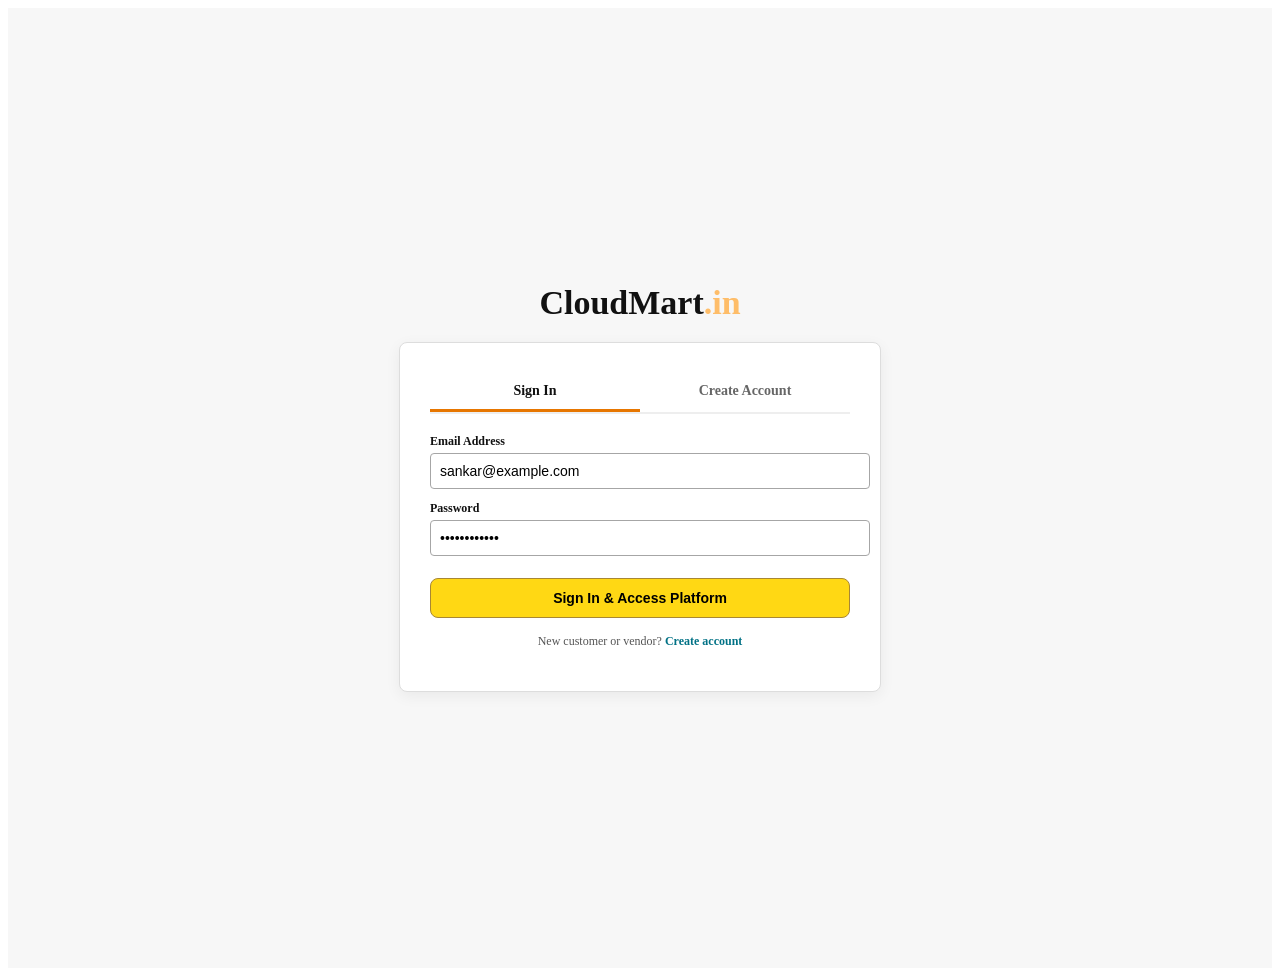
==== app/frontend/index.html @ 9f6aa988 "test: 100% integration test suite pass with Haversine geofenced delivery defense" ====
<!DOCTYPE html>
<html lang="en">
<head>
    <meta charset="UTF-8">
    <meta name="viewport" content="width=device-width, initial-scale=1.0">
    <title>CloudMart | Amazon-Style Marketplace</title>
    <link href="https://fonts.googleapis.com/css2?family=Inter:wght@400;500;600;700;800&display=swap" rel="stylesheet">
    <link rel="stylesheet" href="/style.css">
    <script src="/shared.js"></script>
    <style>
        .auth-gateway-overlay {
            min-height: 100vh;
            background: #f7f7f7;
            display: flex;
            flex-direction: column;
            align-items: center;
            justify-content: center;
            padding: 30px 15px;
        }
        .gateway-card {
            width: 100%;
            max-width: 420px;
            background: #fff;
            border: 1px solid #ddd;
            border-radius: 8px;
            padding: 30px;
            box-shadow: 0 4px 15px rgba(0,0,0,0.06);
        }
        .gateway-logo { font-size: 34px; font-weight: 800; color: #111; text-decoration: none; margin-bottom: 20px; display: inline-block; }
        .gateway-logo span { color: #febd69; }
        .gateway-tabs { display: flex; border-bottom: 2px solid #eee; margin-bottom: 20px; }
        .gateway-tab { flex: 1; text-align: center; padding: 10px; font-size: 14px; font-weight: 700; cursor: pointer; color: #666; border-bottom: 3px solid transparent; }
        .gateway-tab.active { color: #111; border-bottom: 3px solid #e77600; }
        .form-group { margin-bottom: 12px; }
        .form-group label { display: block; font-size: 12px; font-weight: 700; margin-bottom: 4px; color: #111; }
        .form-group input, .form-group select { width: 100%; padding: 9px; font-size: 14px; border: 1px solid #a6a6a6; border-radius: 4px; outline: none; }
        .btn-gateway-submit { width: 100%; background: #ffd814; border: 1px solid #a88734; border-radius: 8px; padding: 11px; font-size: 14px; font-weight: 700; cursor: pointer; margin-top: 10px; }
        .btn-gateway-submit:hover { background: #f7ca00; }
        .alert-error { background: #fff0f0; border: 1px solid #ffcccc; color: #cc0000; padding: 9px 12px; border-radius: 4px; font-size: 13px; margin-bottom: 15px; display: none; }
        .otp-verification-box { background: #f0f7ff; border: 1px solid #cce5ff; padding: 15px; border-radius: 6px; margin-top: 12px; display: none; }

        #customerStorefrontApp, #sellerCentralApp { display: none; }
        .layout-container { max-width: 1400px; margin: 15px auto; padding: 0 15px; }
        .store-flex { display: flex; gap: 20px; }
        .sidebar { width: 230px; background: #fff; padding: 16px; border-radius: 8px; height: fit-content; border: 1px solid #ddd; }
        .product-grid { flex: 1; display: grid; grid-template-columns: repeat(auto-fill, minmax(240px, 1fr)); gap: 16px; }
        .product-card { background: #fff; border-radius: 8px; padding: 16px; border: 1px solid #ddd; display: flex; flex-direction: column; justify-content: space-between; }
        .product-card img { width: 100%; height: 180px; object-fit: contain; cursor: pointer; }

        .seller-header { background: #232f3e; color: #fff; padding: 18px 25px; border-radius: 8px; margin-bottom: 20px; display: flex; justify-content: space-between; align-items: center; }
        .kpi-row { display: grid; grid-template-columns: repeat(auto-fit, minmax(200px, 1fr)); gap: 16px; margin-bottom: 25px; }
        .kpi-card { background: #fff; border: 1px solid #ddd; border-radius: 8px; padding: 18px; text-align: center; }
        .kpi-num { font-size: 26px; font-weight: 800; color: #007185; margin-top: 5px; }
        .vendor-box { background: #fff; border: 1px solid #ddd; border-radius: 8px; padding: 22px; margin-bottom: 25px; }
        .inventory-table { width: 100%; border-collapse: collapse; margin-top: 15px; font-size: 13px; }
        .inventory-table th, .inventory-table td { padding: 10px; border-bottom: 1px solid #eee; text-align: left; }
        .inventory-table th { background: #f8f9fa; font-weight: 700; }
        .btn-delete-item { background: #dc3545; color: #fff; border: none; padding: 5px 10px; border-radius: 4px; cursor: pointer; font-size: 11px; font-weight: bold; }
    </style>
</head>
<body>

    <!-- GATED AUTH GATEWAY (ONLY SHOWN WHEN LOGGED OUT — ZERO HEADERS) -->
    <div id="authGateway" class="auth-gateway-overlay">
        <div style="text-align:center;">
            <a href="/" class="gateway-logo">CloudMart<span>.in</span></a>
        </div>

        <div class="gateway-card">
            <div class="gateway-tabs">
                <div id="tabSignIn" class="gateway-tab active" onclick="switchGatewayTab('signin')">Sign In</div>
                <div id="tabSignUp" class="gateway-tab" onclick="switchGatewayTab('signup')">Create Account</div>
            </div>

            <div id="gatewayAlert" class="alert-error"></div>

            <!-- TAB 1: SIGN IN -->
            <div id="sectionSignIn">
                <div class="form-group">
                    <label>Email Address</label>
                    <input type="email" id="loginEmail" value="sankar@example.com" placeholder="e.g. sankar@example.com">
                </div>
                <div class="form-group">
                    <label>Password</label>
                    <input type="password" id="loginPassword" value="Password123!" placeholder="At least 6 characters">
                </div>
                <button class="btn-gateway-submit" onclick="executeGatewayLogin()">Sign In & Access Platform</button>
                <p style="font-size:12px; color:#555; margin-top:16px; text-align:center;">
                    New customer or vendor? <a href="#" onclick="switchGatewayTab('signup')" style="color:#007185; font-weight:700; text-decoration:none;">Create account</a>
                </p>
            </div>

            <!-- TAB 2: CREATE ACCOUNT -->
            <div id="sectionSignUp" style="display:none;">
                <div id="signupFormFields">
                    <div class="form-group">
                        <label>Account Role (Ecosystem Persona)</label>
                        <select id="regRole" style="font-weight:700; background:#f0f8ff;">
                            <option value="customer">🛒 Customer (Shopper / Buyer)</option>
                            <option value="seller">🏪 Seller / Vendor (Merchant Central)</option>
                        </select>
                    </div>
                    <div class="form-group">
                        <label>Your Full Name / Business Name</label>
                        <input type="text" id="regName" placeholder="Full name">
                    </div>
                    <div class="form-group">
                        <label>Mobile Number (For Delivery SMS & Geofenced OTP)</label>
                        <input type="text" id="regPhone" value="+919876543210">
                    </div>
                    <div class="form-group">
                        <label>Email Address</label>
                        <input type="email" id="regEmail" placeholder="Email address">
                    </div>
                    <div class="form-group">
                        <label>Password</label>
                        <input type="password" id="regPassword" placeholder="At least 6 characters">
                    </div>
                    <div class="form-group">
                        <label>Re-enter Password</label>
                        <input type="password" id="regConfirmPassword" placeholder="Re-type password">
                    </div>
                    <button class="btn-gateway-submit" onclick="requestSignupOtp()">Verify Email & Mobile OTP</button>
                </div>

                <div id="signupOtpBox" class="otp-verification-box">
                    <h4 style="font-size:13px; font-weight:700; color:#007185;">Security Verification Code</h4>
                    <p style="font-size:11px; color:#555; margin: 3px 0 8px;">Enter the 6-digit code to activate your account.</p>
                    <div style="background:#fff3cd; border:1px solid #ffeeba; color:#856404; padding:6px; font-size:12px; font-weight:bold; margin-bottom:8px;">
                        🔑 Verification OTP: <span id="displayRegOtp" style="font-size:15px; letter-spacing:2px; font-weight:900;">739201</span>
                    </div>
                    <input type="text" id="inputRegOtp" maxlength="6" placeholder="Enter 6-digit OTP" style="width:100%; padding:8px; text-align:center; font-size:15px; font-weight:bold;">
                    <button class="btn-gateway-submit" style="margin-top:8px;" onclick="verifyAndRegisterUser()">Activate Account & Enter Platform</button>
                </div>
            </div>
        </div>
    </div>

    <!-- PERSONA 1: CUSTOMER STOREFRONT (HEADER INJECTED INTO #customerHeaderContainer ONCE) -->
    <div id="customerStorefrontApp">
        <div id="customerHeaderContainer"></div>
        <div class="layout-container">
            <div class="store-flex">
                <aside class="sidebar">
                    <h3 style="font-size:14px; font-weight:700; border-bottom:1px solid #eee; padding-bottom:6px;">Department</h3>
                    <div id="deptList" style="margin-top:10px; font-size:13px; line-height:2;"></div>
                </aside>
                <main style="flex:1;">
                    <div style="background:linear-gradient(135deg, #232f3e 0%, #131921 100%); color:#fff; padding:20px; border-radius:8px; margin-bottom:15px;">
                        <h2 style="font-size:22px; font-weight:800;">CloudMart Festive Store</h2>
                        <p style="font-size:13px; color:#ddd; margin-top:3px;">Protected by Dual-Factor Geofenced Delivery Logistics Handshake.</p>
                    </div>
                    <div id="productsGrid" class="product-grid">Loading products...</div>
                </main>
            </div>
        </div>
    </div>

    <!-- PERSONA 2: SELLER CENTRAL (HEADER INJECTED INTO #sellerHeaderContainer ONCE) -->
    <div id="sellerCentralApp">
        <div id="sellerHeaderContainer"></div>
        <div class="layout-container">
            <div class="seller-header">
                <div>
                    <h1 style="font-size:22px; font-weight:800;">Amazon Seller Central — Merchant Portal</h1>
                    <p style="font-size:13px; color:#ddd; margin-top:3px;">Logged in as Merchant / Vendor. Manage listings, stock, and pricing.</p>
                </div>
                <button class="btn-checkout" style="width:auto; padding:8px 15px; font-size:13px;" onclick="switchRoleTo('customer')">Preview as Shopper</button>
            </div>

            <div class="kpi-row">
                <div class="kpi-card"><div>Active Listings</div><div id="kpiListings" class="kpi-num">0</div></div>
                <div class="kpi-card"><div>Total Units in Stock</div><div id="kpiStock" class="kpi-num">0</div></div>
                <div class="kpi-card"><div>Catalog Value</div><div id="kpiValue" class="kpi-num">$0</div></div>
                <div class="kpi-card"><div>Handshake Protected</div><div class="kpi-num" style="color:#007600;">Active</div></div>
            </div>

            <div class="vendor-box">
                <h2 style="font-size:17px; font-weight:700; margin-bottom:12px; border-bottom:1px solid #eee; padding-bottom:8px;">Add New Item to Catalog</h2>
                <div style="display:grid; grid-template-columns: repeat(auto-fit, minmax(220px, 1fr)); gap:12px;">
                    <div>
                        <label style="font-size:12px; font-weight:600;">Product Title</label>
                        <input type="text" id="addProdTitle" placeholder="e.g. Sony WH-1000XM5 Headphones" style="width:100%; padding:8px; border:1px solid #ccc; border-radius:4px;">
                    </div>
                    <div>
                        <label style="font-size:12px; font-weight:600;">Category</label>
                        <select id="addProdCat" style="width:100%; padding:8px; border:1px solid #ccc; border-radius:4px;">
                            <option value="Electronics">Electronics</option>
                            <option value="Home & Kitchen">Home & Kitchen</option>
                            <option value="Office">Office</option>
                            <option value="Fashion">Fashion</option>
                            <option value="Books">Books</option>
                        </select>
                    </div>
                    <div>
                        <label style="font-size:12px; font-weight:600;">Price (USD)</label>
                        <input type="number" step="0.01" id="addProdPrice" placeholder="e.g. 199.99" style="width:100%; padding:8px; border:1px solid #ccc; border-radius:4px;">
                    </div>
                    <div>
                        <label style="font-size:12px; font-weight:600;">Initial Stock</label>
                        <input type="number" id="addProdStock" placeholder="e.g. 25" style="width:100%; padding:8px; border:1px solid #ccc; border-radius:4px;">
                    </div>
                </div>
                <div style="margin-top:10px;">
                    <label style="font-size:12px; font-weight:600;">Image URL</label>
                    <input type="text" id="addProdImg" placeholder="https://images.unsplash.com/..." value="https://images.unsplash.com/photo-1505740420928-5e560c06d30e?w=600" style="width:100%; padding:8px; border:1px solid #ccc; border-radius:4px;">
                </div>
                <button class="btn-checkout" style="margin-top:12px; width:auto; padding:10px 20px;" onclick="executeAddProduct()">Publish to CloudMart Storefront</button>
            </div>

            <div class="vendor-box">
                <h2 style="font-size:17px; font-weight:700; margin-bottom:10px;">Merchant Inventory & Item Removal</h2>
                <table class="inventory-table">
                    <thead>
                        <tr>
                            <th>Item Name</th>
                            <th>Category</th>
                            <th>Price</th>
                            <th>Stock Units</th>
                            <th>Actions</th>
                        </tr>
                    </thead>
                    <tbody id="sellerInventoryBody"></tbody>
                </table>
            </div>
        </div>
    </div>

    <script>
        let currentRegOtp = '739201';

        document.addEventListener('DOMContentLoaded', () => {
            const token = getAuthToken();
            const user = getCurrentUser();
            if (token && user) {
                if (user.role === 'seller') unlockSellerCentral();
                else unlockCustomerStore();
            } else {
                lockGateway();
            }
        });

        function lockGateway() {
            document.getElementById('authGateway').style.display = 'flex';
            document.getElementById('customerStorefrontApp').style.display = 'none';
            document.getElementById('sellerCentralApp').style.display = 'none';
        }

        function unlockCustomerStore() {
            document.getElementById('authGateway').style.display = 'none';
            document.getElementById('customerStorefrontApp').style.display = 'block';
            document.getElementById('sellerCentralApp').style.display = 'none';
            renderAmazonHeaderInto('customerHeaderContainer', 'home');
            loadCatalog();
        }

        function unlockSellerCentral() {
            document.getElementById('authGateway').style.display = 'none';
            document.getElementById('customerStorefrontApp').style.display = 'none';
            document.getElementById('sellerCentralApp').style.display = 'block';
            renderAmazonHeaderInto('sellerHeaderContainer', 'seller');
            loadSellerInventory();
        }

        function switchRoleTo(role) {
            let user = getCurrentUser();
            user.role = role;
            localStorage.setItem('cloudmart_user', JSON.stringify(user));
            location.reload();
        }

        function switchGatewayTab(tab) {
            document.getElementById('gatewayAlert').style.display = 'none';
            document.getElementById('tabSignIn').classList.toggle('active', tab === 'signin');
            document.getElementById('tabSignUp').classList.toggle('active', tab === 'signup');
            document.getElementById('sectionSignIn').style.display = tab === 'signin' ? 'block' : 'none';
            document.getElementById('sectionSignUp').style.display = tab === 'signup' ? 'block' : 'none';
        }

        async function executeGatewayLogin() {
            const email = document.getElementById('loginEmail').value.trim();
            const password = document.getElementById('loginPassword').value;
            const alertBox = document.getElementById('gatewayAlert');
            alertBox.style.display = 'none';

            try {
                const res = await fetch(`${API}/auth/login`, {
                    method: 'POST',
                    headers: { 'Content-Type': 'application/json' },
                    body: JSON.stringify({ email, password })
                });
                const data = await res.json();
                if (!res.ok) {
                    alertBox.innerText = data.error || "Login failed";
                    alertBox.style.display = 'block';
                    return;
                }
                localStorage.setItem('cloudmart_jwt', data.token);
                localStorage.setItem('cloudmart_user', JSON.stringify(data.user));
                if (data.user.role === 'seller') unlockSellerCentral();
                else unlockCustomerStore();
            } catch(e) {
                alertBox.innerText = "Network error connecting to backend service.";
                alertBox.style.display = 'block';
            }
        }

        function requestSignupOtp() {
            const name = document.getElementById('regName').value.trim();
            const email = document.getElementById('regEmail').value.trim();
            const pw = document.getElementById('regPassword').value;
            const confirmPw = document.getElementById('regConfirmPassword').value;
            const alertBox = document.getElementById('gatewayAlert');
            alertBox.style.display = 'none';

            if (!name || !email || !pw || !confirmPw) {
                alertBox.innerText = "Please fill in all registration fields.";
                alertBox.style.display = 'block';
                return;
            }
            if (pw.length < 6) {
                alertBox.innerText = "Password must be at least 6 characters.";
                alertBox.style.display = 'block';
                return;
            }
            if (pw !== confirmPw) {
                alertBox.innerText = "Passwords do not match. Please re-enter.";
                alertBox.style.display = 'block';
                return;
            }

            currentRegOtp = Math.floor(100000 + Math.random() * 900000).toString();
            document.getElementById('displayRegOtp').innerText = currentRegOtp;
            document.getElementById('signupFormFields').style.display = 'none';
            document.getElementById('signupOtpBox').style.display = 'block';
        }

        async function verifyAndRegisterUser() {
            const entered = document.getElementById('inputRegOtp').value.trim();
            const alertBox = document.getElementById('gatewayAlert');
            if (entered !== currentRegOtp) {
                alertBox.innerText = "Invalid verification OTP code.";
                alertBox.style.display = 'block';
                return;
            }

            const payload = {
                role: document.getElementById('regRole').value,
                name: document.getElementById('regName').value.trim(),
                email: document.getElementById('regEmail').value.trim(),
                phone_number: document.getElementById('regPhone').value.trim(),
                password: document.getElementById('regPassword').value
            };

            const res = await fetch(`${API}/auth/register`, {
                method: 'POST',
                headers: { 'Content-Type': 'application/json' },
                body: JSON.stringify(payload)
            });
            const data = await res.json();
            if (!res.ok) {
                alertBox.innerText = data.error || "Registration failed";
                alertBox.style.display = 'block';
                return;
            }

            localStorage.setItem('cloudmart_jwt', data.token);
            localStorage.setItem('cloudmart_user', JSON.stringify(data.user));
            alert("🎉 CloudMart account verified and created!");
            if (data.user.role === 'seller') unlockSellerCentral();
            else unlockCustomerStore();
        }

        async function loadCatalog() {
            const urlParams = new URLSearchParams(window.location.search);
            const searchQ = urlParams.get('search') || '';
            const catQ = urlParams.get('cat') || 'All';

            const cRes = await fetch(`${API}/categories`);
            const cData = await cRes.json();
            document.getElementById('deptList').innerHTML = `
                <a href="/" style="text-decoration:none; color:${catQ==='All'?'#e77600':'#111'}; font-weight:${catQ==='All'?'bold':'normal'};">All Departments</a><br>
                ${cData.categories.map(c => `
                    <a href="/?cat=${encodeURIComponent(c.category)}" style="text-decoration:none; color:${catQ===c.category?'#e77600':'#111'}; font-weight:${catQ===c.category?'bold':'normal'};">${c.category} (${c.count})</a><br>
                `).join('')}
            `;

            let pUrl = `${API}/products?category=${encodeURIComponent(catQ)}`;
            if (searchQ) pUrl += `&search=${encodeURIComponent(searchQ)}`;
            const pRes = await fetch(pUrl);
            const pData = await pRes.json();

            document.getElementById('productsGrid').innerHTML = pData.products.map(p => `
                <div class="product-card">
                    <img src="${p.image_url}" alt="${p.name}" 
                         onerror="this.onerror=null;this.src='https://images.unsplash.com/photo-1586023492125-27b2c045efd7?w=600';"
                         onclick="location.href='/product?id=${p.id}'">
                    <span style="font-size:11px; text-transform:uppercase; color:#777; font-weight:600;">${p.category}</span>
                    <a href="/product?id=${p.id}" style="font-size:14px; font-weight:600; color:#007185; text-decoration:none; margin:6px 0;">${p.name}</a>
                    <div style="color:#e67a00; font-size:12px; margin-bottom:4px;">★ ${p.rating} (${p.rating_count}) • <span style="color:#007185;">Prime</span></div>
                    <div style="font-size:20px; font-weight:800; color:#b12704; margin-bottom:10px;">$${p.price.toFixed(2)}</div>
                    <button class="btn-checkout" style="padding:8px; font-size:13px;" onclick="location.href='/product?id=${p.id}'">View Details & Buy</button>
                </div>
            `).join('');
        }

        async function loadSellerInventory() {
            const token = getAuthToken();
            const res = await fetch(`${API}/products`);
            const data = await res.json();
            const products = data.products || [];

            document.getElementById('kpiListings').innerText = products.length;
            const totalStock = products.reduce((acc, p) => acc + p.stock, 0);
            const totalVal = products.reduce((acc, p) => acc + (p.price * p.stock), 0);
            document.getElementById('kpiStock').innerText = totalStock;
            document.getElementById('kpiValue').innerText = `$${totalVal.toFixed(0)}`;

            document.getElementById('sellerInventoryBody').innerHTML = products.map(p => `
                <tr>
                    <td><strong>${p.name}</strong></td>
                    <td>${p.category}</td>
                    <td>$${p.price.toFixed(2)}</td>
                    <td>
                        <input type="number" value="${p.stock}" style="width:65px; padding:4px;" onchange="updateStock(${p.id}, this.value)">
                    </td>
                    <td>
                        <button class="btn-delete-item" onclick="deleteItem(${p.id})">Remove Item</button>
                    </td>
                </tr>
            `).join('');
        }

        async function executeAddProduct() {
            const token = getAuthToken();
            const payload = {
                name: document.getElementById('addProdTitle').value.trim(),
                category: document.getElementById('addProdCat').value,
                price: parseFloat(document.getElementById('addProdPrice').value),
                stock: parseInt(document.getElementById('addProdStock').value),
                image_url: document.getElementById('addProdImg').value.trim()
            };
            if (!payload.name || isNaN(payload.price) || isNaN(payload.stock)) return alert("Fill in valid product title, price, and stock count.");

            const res = await fetch(`${API}/seller/products`, {
                method: 'POST',
                headers: { 'Content-Type': 'application/json', 'Authorization': `Bearer ${token}` },
                body: JSON.stringify(payload)
            });
            const data = await res.json();
            if (!res.ok) return alert(data.error || "Failed to add item");
            alert("✅ Product published to CloudMart catalog!");
            document.getElementById('addProdTitle').value = '';
            document.getElementById('addProdPrice').value = '';
            document.getElementById('addProdStock').value = '';
            loadSellerInventory();
        }

        async function updateStock(id, newStock) {
            const token = getAuthToken();
            await fetch(`${API}/seller/products/${id}/stock`, {
                method: 'PUT',
                headers: { 'Content-Type': 'application/json', 'Authorization': `Bearer ${token}` },
                body: JSON.stringify({ stock: parseInt(newStock) })
            });
            loadSellerInventory();
        }

        async function deleteItem(id) {
            if (!confirm("Remove this item from store?")) return;
            const token = getAuthToken();
            const res = await fetch(`${API}/seller/products/${id}`, {
                method: 'DELETE',
                headers: { 'Authorization': `Bearer ${token}` }
            });
            const data = await res.json();
            if (!res.ok) return alert(data.error || "Failed to delete item");
            alert("🗑️ Item removed from catalog.");
            loadSellerInventory();
        }
    </script>
</body>
</html>
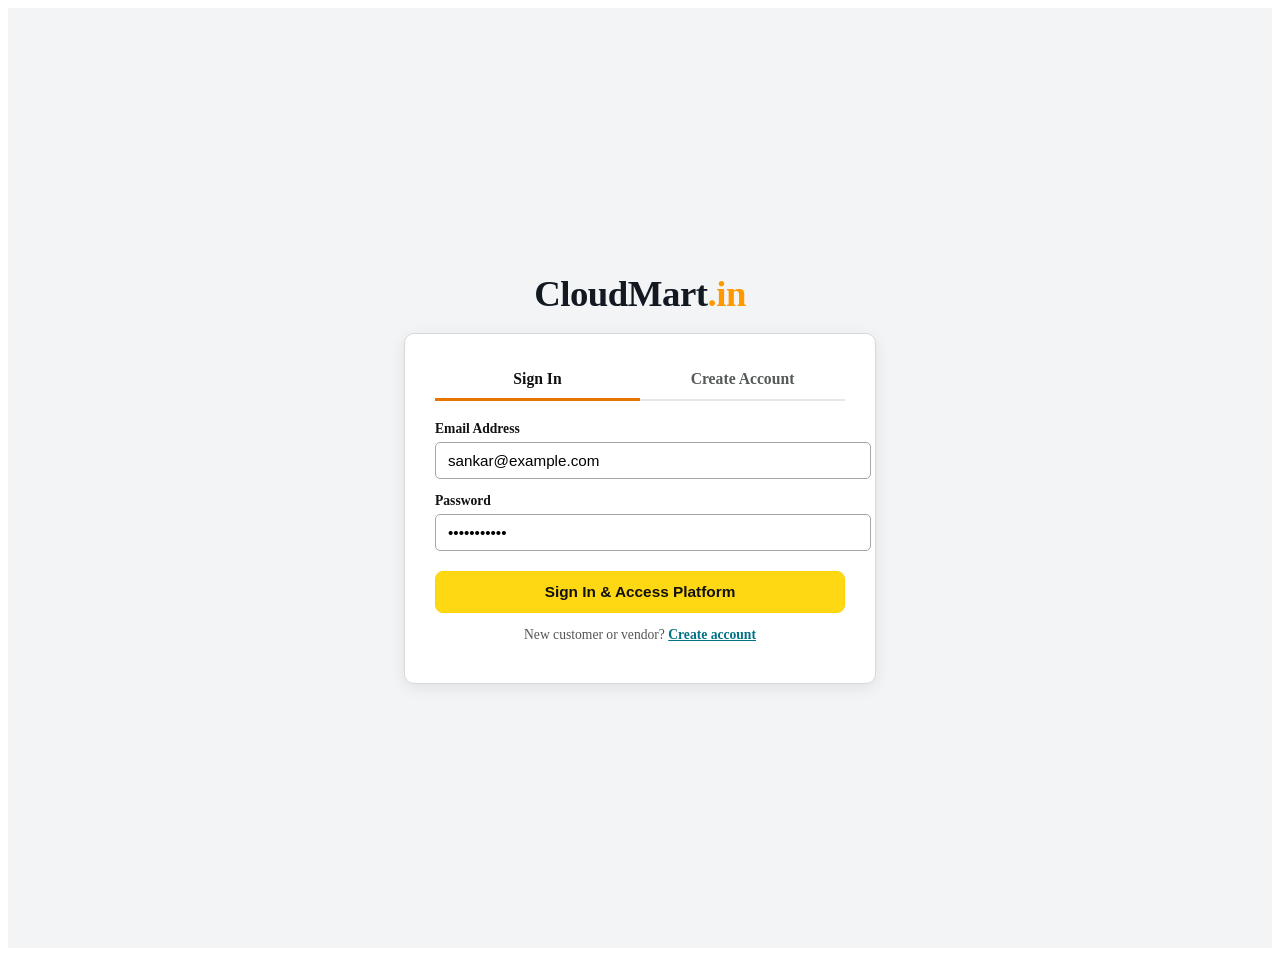
==== commit 12f7f52b: "Unify gated auth, OTP activation, storefront, Seller Central, and S2 verifier" ====
--- a/app/frontend/index.html
+++ b/app/frontend/index.html
@@ -1,483 +1,775 @@
 <!DOCTYPE html>
 <html lang="en">
 <head>
-    <meta charset="UTF-8">
-    <meta name="viewport" content="width=device-width, initial-scale=1.0">
-    <title>CloudMart | Amazon-Style Marketplace</title>
-    <link href="https://fonts.googleapis.com/css2?family=Inter:wght@400;500;600;700;800&display=swap" rel="stylesheet">
-    <link rel="stylesheet" href="/style.css">
-    <script src="/shared.js"></script>
-    <style>
-        .auth-gateway-overlay {
-            min-height: 100vh;
-            background: #f7f7f7;
-            display: flex;
-            flex-direction: column;
-            align-items: center;
-            justify-content: center;
-            padding: 30px 15px;
-        }
-        .gateway-card {
-            width: 100%;
-            max-width: 420px;
-            background: #fff;
-            border: 1px solid #ddd;
-            border-radius: 8px;
-            padding: 30px;
-            box-shadow: 0 4px 15px rgba(0,0,0,0.06);
-        }
-        .gateway-logo { font-size: 34px; font-weight: 800; color: #111; text-decoration: none; margin-bottom: 20px; display: inline-block; }
-        .gateway-logo span { color: #febd69; }
-        .gateway-tabs { display: flex; border-bottom: 2px solid #eee; margin-bottom: 20px; }
-        .gateway-tab { flex: 1; text-align: center; padding: 10px; font-size: 14px; font-weight: 700; cursor: pointer; color: #666; border-bottom: 3px solid transparent; }
-        .gateway-tab.active { color: #111; border-bottom: 3px solid #e77600; }
-        .form-group { margin-bottom: 12px; }
-        .form-group label { display: block; font-size: 12px; font-weight: 700; margin-bottom: 4px; color: #111; }
-        .form-group input, .form-group select { width: 100%; padding: 9px; font-size: 14px; border: 1px solid #a6a6a6; border-radius: 4px; outline: none; }
-        .btn-gateway-submit { width: 100%; background: #ffd814; border: 1px solid #a88734; border-radius: 8px; padding: 11px; font-size: 14px; font-weight: 700; cursor: pointer; margin-top: 10px; }
-        .btn-gateway-submit:hover { background: #f7ca00; }
-        .alert-error { background: #fff0f0; border: 1px solid #ffcccc; color: #cc0000; padding: 9px 12px; border-radius: 4px; font-size: 13px; margin-bottom: 15px; display: none; }
-        .otp-verification-box { background: #f0f7ff; border: 1px solid #cce5ff; padding: 15px; border-radius: 6px; margin-top: 12px; display: none; }
-
-        #customerStorefrontApp, #sellerCentralApp { display: none; }
-        .layout-container { max-width: 1400px; margin: 15px auto; padding: 0 15px; }
-        .store-flex { display: flex; gap: 20px; }
-        .sidebar { width: 230px; background: #fff; padding: 16px; border-radius: 8px; height: fit-content; border: 1px solid #ddd; }
-        .product-grid { flex: 1; display: grid; grid-template-columns: repeat(auto-fill, minmax(240px, 1fr)); gap: 16px; }
-        .product-card { background: #fff; border-radius: 8px; padding: 16px; border: 1px solid #ddd; display: flex; flex-direction: column; justify-content: space-between; }
-        .product-card img { width: 100%; height: 180px; object-fit: contain; cursor: pointer; }
-
-        .seller-header { background: #232f3e; color: #fff; padding: 18px 25px; border-radius: 8px; margin-bottom: 20px; display: flex; justify-content: space-between; align-items: center; }
-        .kpi-row { display: grid; grid-template-columns: repeat(auto-fit, minmax(200px, 1fr)); gap: 16px; margin-bottom: 25px; }
-        .kpi-card { background: #fff; border: 1px solid #ddd; border-radius: 8px; padding: 18px; text-align: center; }
-        .kpi-num { font-size: 26px; font-weight: 800; color: #007185; margin-top: 5px; }
-        .vendor-box { background: #fff; border: 1px solid #ddd; border-radius: 8px; padding: 22px; margin-bottom: 25px; }
-        .inventory-table { width: 100%; border-collapse: collapse; margin-top: 15px; font-size: 13px; }
-        .inventory-table th, .inventory-table td { padding: 10px; border-bottom: 1px solid #eee; text-align: left; }
-        .inventory-table th { background: #f8f9fa; font-weight: 700; }
-        .btn-delete-item { background: #dc3545; color: #fff; border: none; padding: 5px 10px; border-radius: 4px; cursor: pointer; font-size: 11px; font-weight: bold; }
-    </style>
+  <meta charset="UTF-8">
+  <title>CloudMart | Amazon-Style E-Commerce Platform</title>
+  <meta name="viewport" content="width=device-width, initial-scale=1.0">
+  <link rel="stylesheet" href="/style.css?v=unified_v10">
+  <style>
+    /* Auth Gate Overlay */
+    #auth-gate-screen { min-height: 100vh; display: flex; flex-direction: column; align-items: center; justify-content: center; background: #f3f4f6; padding: 20px; }
+    .gate-logo { font-size: 2.3rem; font-weight: 800; color: #131921; margin-bottom: 18px; letter-spacing: -0.5px; }
+    .gate-logo span { color: #ff9900; }
+    .gate-card { width: 100%; max-width: 410px; background: #ffffff; border: 1px solid #d5d9d9; border-radius: 10px; padding: 26px 30px; box-shadow: 0 4px 16px rgba(0,0,0,0.08); }
+    .gate-tabs { display: flex; border-bottom: 2px solid #e7e7e7; margin-bottom: 20px; }
+    .gate-tab { flex: 1; text-align: center; padding: 10px 0; font-weight: 700; font-size: 0.98rem; color: #565959; cursor: pointer; border-bottom: 3px solid transparent; margin-bottom: -2px; }
+    .gate-tab.active { color: #111111; border-bottom-color: #e77600; }
+    .gate-field { margin-bottom: 14px; }
+    .gate-field label { display: block; font-size: 0.85rem; font-weight: 700; color: #111; margin-bottom: 5px; }
+    .gate-field input, .gate-field select { width: 100%; padding: 9px 12px; border: 1px solid #a6a6a6; border-radius: 5px; font-size: 0.95rem; outline: none; }
+    .gate-field input:focus { border-color: #e77600; box-shadow: 0 0 0 3px rgba(228,121,17,0.25); }
+    .gate-btn { width: 100%; background: #ffd814; border: 1px solid #fcd200; border-radius: 8px; padding: 11px; font-size: 0.96rem; font-weight: 700; color: #111; cursor: pointer; margin-top: 6px; }
+    .gate-btn:hover { background: #f7ca00; }
+    .otp-panel { background: #f0f8ff; border: 1px solid #bae0ff; border-radius: 8px; padding: 16px; margin-top: 10px; }
+    .otp-badge { background: #fff7e6; border: 1px solid #ffd591; padding: 8px 12px; border-radius: 6px; font-weight: 700; color: #874d00; margin: 10px 0; text-align: center; font-size: 1rem; letter-spacing: 1px; }
+
+    /* Storefront Layout */
+    #platform-main-screen { display: none; min-height: 100vh; background: #eaeded; }
+    .hero-banner { background: linear-gradient(135deg, #131921 0%, #232f3e 60%, #37475a 100%); color: #fff; padding: 24px 32px; display: flex; justify-content: space-between; align-items: center; flex-wrap: wrap; gap: 16px; border-bottom: 3px solid #ff9900; }
+    .hero-banner h1 { font-size: 1.55rem; color: #febd69; margin-bottom: 6px; }
+    .hero-banner p { font-size: 0.92rem; color: #e0e0e0; max-width: 680px; }
+    .hero-badges { display: flex; gap: 10px; flex-wrap: wrap; }
+    .hero-pill { background: rgba(255,153,0,0.18); border: 1px solid #ff9900; color: #ffd814; padding: 6px 12px; border-radius: 20px; font-size: 0.8rem; font-weight: 700; }
+
+    .toolbar-strip { max-width: 1280px; margin: 16px auto 0; padding: 0 16px; display: flex; justify-content: space-between; align-items: center; flex-wrap: wrap; gap: 12px; }
+    .cat-pills { display: flex; gap: 8px; flex-wrap: wrap; }
+    .cat-pill { background: #fff; border: 1px solid #d5d9d9; padding: 7px 16px; border-radius: 20px; font-size: 0.86rem; font-weight: 600; cursor: pointer; color: #111; }
+    .cat-pill.active, .cat-pill:hover { background: #232f3e; color: #febd69; border-color: #232f3e; }
+
+    .catalog-grid { max-width: 1280px; margin: 16px auto 40px; padding: 0 16px; display: grid; grid-template-columns: repeat(auto-fill, minmax(260px, 1fr)); gap: 20px; }
+    .prod-card { background: #fff; border: 1px solid #e3e6e6; border-radius: 8px; padding: 16px; display: flex; flex-direction: column; justify-content: space-between; transition: transform 0.15s, box-shadow 0.15s; }
+    .prod-card:hover { transform: translateY(-3px); box-shadow: 0 6px 16px rgba(0,0,0,0.1); }
+    .prod-img-wrap { height: 180px; display: flex; align-items: center; justify-content: center; margin-bottom: 12px; background: #fafafa; border-radius: 6px; padding: 8px; }
+    .prod-img-wrap img { max-height: 160px; max-width: 100%; object-fit: contain; }
+    .prod-cat-tag { font-size: 0.72rem; font-weight: 700; text-transform: uppercase; color: #007185; margin-bottom: 4px; }
+    .prod-title { font-size: 0.98rem; font-weight: 700; color: #0f1111; margin-bottom: 6px; line-height: 1.35; }
+    .prod-rating { color: #ffa41c; font-size: 0.85rem; margin-bottom: 6px; }
+    .prod-price { font-size: 1.35rem; font-weight: 800; color: #b12704; margin-bottom: 4px; }
+    .prod-stock { font-size: 0.8rem; color: #007600; font-weight: 600; margin-bottom: 12px; }
+    .prod-actions { display: flex; gap: 8px; }
+    .btn-add-cart { flex: 1; background: #ffd814; border: 1px solid #fcd200; border-radius: 20px; padding: 8px 12px; font-size: 0.85rem; font-weight: 700; cursor: pointer; color: #111; }
+    .btn-add-cart:hover { background: #f7ca00; }
+    .btn-buy-now { flex: 1; background: #ffa41c; border: 1px solid #ff8f00; border-radius: 20px; padding: 8px 12px; font-size: 0.85rem; font-weight: 700; cursor: pointer; color: #111; }
+    .btn-buy-now:hover { background: #fa8900; }
+
+    /* Seller Central View */
+    #seller-central-panel { display: none; max-width: 1100px; margin: 24px auto; padding: 0 16px; }
+    .seller-card { background: #fff; border-radius: 8px; padding: 24px; box-shadow: 0 2px 8px rgba(0,0,0,0.08); margin-bottom: 20px; }
+    .seller-grid { display: grid; grid-template-columns: repeat(auto-fit, minmax(200px, 1fr)); gap: 12px; margin-bottom: 14px; }
+    .seller-grid input, .seller-grid select { padding: 9px 12px; border: 1px solid #ccc; border-radius: 6px; width: 100%; }
+  </style>
 </head>
 <body>
 
-    <!-- GATED AUTH GATEWAY (ONLY SHOWN WHEN LOGGED OUT — ZERO HEADERS) -->
-    <div id="authGateway" class="auth-gateway-overlay">
-        <div style="text-align:center;">
-            <a href="/" class="gateway-logo">CloudMart<span>.in</span></a>
-        </div>
-
-        <div class="gateway-card">
-            <div class="gateway-tabs">
-                <div id="tabSignIn" class="gateway-tab active" onclick="switchGatewayTab('signin')">Sign In</div>
-                <div id="tabSignUp" class="gateway-tab" onclick="switchGatewayTab('signup')">Create Account</div>
+  <!-- ==================== 1. GATED AUTHENTICATION SCREEN ==================== -->
+  <div id="auth-gate-screen">
+    <div class="gate-logo">CloudMart<span>.in</span></div>
+
+    <div class="gate-card">
+      <div class="gate-tabs">
+        <div class="gate-tab active" id="tab-signin" onclick="switchAuthTab('signin')">Sign In</div>
+        <div class="gate-tab" id="tab-register" onclick="switchAuthTab('register')">Create Account</div>
+      </div>
+
+      <!-- SIGN IN FORM -->
+      <form id="signin-form" onsubmit="handleInstantSignIn(event)">
+        <div class="gate-field">
+          <label>Email Address</label>
+          <input type="email" id="signin-email" value="sankar@example.com" required placeholder="sankar@example.com">
+        </div>
+        <div class="gate-field">
+          <label>Password</label>
+          <input type="password" id="signin-password" value="password123" required placeholder="••••••••">
+        </div>
+        <button type="submit" class="gate-btn">Sign In &amp; Access Platform</button>
+        <p style="text-align:center; font-size:0.85rem; color:#555; margin-top:14px;">
+          New customer or vendor? <a href="javascript:void(0)" onclick="switchAuthTab('register')" style="color:#007185; font-weight:700;">Create account</a>
+        </p>
+      </form>
+
+      <!-- CREATE ACCOUNT FORM -->
+      <div id="register-form-wrap" style="display:none;">
+        <form id="register-step1" onsubmit="handleGenerateOTP(event)">
+          <div class="gate-field">
+            <label>Your Name</label>
+            <input type="text" id="reg-name" value="Sankar" required placeholder="Full Name">
+          </div>
+          <div class="gate-field">
+            <label>Email Address</label>
+            <input type="email" id="reg-email" value="sankar@example.com" required placeholder="you@example.com">
+          </div>
+          <div class="gate-field">
+            <label>Password</label>
+            <input type="password" id="reg-pass" value="password123" required placeholder="At least 6 characters">
+          </div>
+          <div class="gate-field">
+            <label>Account Role</label>
+            <select id="reg-role">
+              <option value="customer">Customer (Shop on CloudMart)</option>
+              <option value="seller">Seller (Amazon Seller Central Vendor)</option>
+            </select>
+          </div>
+          <button type="submit" class="gate-btn">Generate Security OTP</button>
+        </form>
+
+        <!-- STEP 2: OTP ACTIVATION BOX -->
+        <div id="otp-verification-box" class="otp-panel" style="display:none;">
+          <h4 style="color:#0050b3; margin-bottom:4px;">Security Verification Code</h4>
+          <p style="font-size:0.82rem; color:#333;">Enter the 6-digit code to activate your account.</p>
+          <div class="otp-badge">🔑 Verification OTP: <span id="generated-otp-display">440482</span></div>
+          <div class="gate-field">
+            <input type="text" id="otp-input-box" value="440482" style="text-align:center; font-weight:700; font-size:1.1rem;" required>
+          </div>
+          <button type="button" class="gate-btn" onclick="handleActivateAndEnter()">Activate Account &amp; Enter Platform</button>
+        </div>
+      </div>
+    </div>
+  </div>
+
+  <!-- ==================== 2. MAIN AMAZON STOREFRONT SCREEN ==================== -->
+  <div id="platform-main-screen">
+    <div id="cloudmart-header"></div>
+
+    <div class="hero-banner">
+      <div>
+        <h1>CloudMart India — Amazon EKS Cloud Storefront</h1>
+        <p>Protected by 50m Google S2 Doorstep Spatial-Cryptographic Handshake, Concurrency Row-Level Locks, and Marti AI Voice Commerce.</p>
+      </div>
+      <div class="hero-badges">
+        <span class="hero-pill">📍 50m S2 Geofence Active</span>
+        <span class="hero-pill">🔒 Row-Lock Concurrency</span>
+        <span class="hero-pill">🎙️ English &amp; Regional Voice AI</span>
+      </div>
+    </div>
+
+    <!-- SELLER CENTRAL VENDOR PORTAL (Hidden unless toggled) -->
+    <div id="seller-central-panel">
+      <div class="seller-card">
+        <div style="display:flex; justify-content:space-between; align-items:center; margin-bottom:14px;">
+          <h2 style="color:#131921;">Amazon Seller Central — Vendor Inventory Portal</h2>
+          <button class="cat-pill active" onclick="toggleSellerCentral(false)">← Back to Customer Storefront</button>
+        </div>
+        <p style="font-size:0.9rem; color:#555; margin-bottom:16px;">Publish new items or update existing catalog inventory in real time.</p>
+        <form onsubmit="handlePublishProduct(event)">
+          <div class="seller-grid">
+            <input type="text" id="sc-title" placeholder="Product Title (e.g. Bose QC Ultra)" required>
+            <select id="sc-cat">
+              <option value="Electronics">Electronics</option>
+              <option value="Mobiles">Mobiles</option>
+              <option value="Fashion">Fashion</option>
+              <option value="Home">Home &amp; Kitchen</option>
+            </select>
+            <input type="number" id="sc-price" placeholder="Price in ₹ (e.g. 19999)" required>
+            <input type="number" id="sc-stock" placeholder="Stock Quantity (e.g. 25)" required>
+          </div>
+          <button type="submit" class="btn-add-cart" style="max-width:240px; padding:10px 20px;">+ Publish Product to Storefront</button>
+        </form>
+      </div>
+    </div>
+
+    <!-- CUSTOMER CATALOG TOOLBAR -->
+    <div class="toolbar-strip" id="customer-toolbar">
+      <div class="cat-pills" id="category-pills">
+        <button class="cat-pill active" onclick="filterByCategory('All', this)">All Products</button>
+        <button class="cat-pill" onclick="filterByCategory('Electronics', this)">Electronics</button>
+        <button class="cat-pill" onclick="filterByCategory('Mobiles', this)">Mobiles</button>
+        <button class="cat-pill" onclick="filterByCategory('Fashion', this)">Fashion</button>
+        <button class="cat-pill" onclick="filterByCategory('Home', this)">Home &amp; Kitchen</button>
+        <button class="cat-pill" style="border-color:#ff9900; color:#b12704;" onclick="toggleSellerCentral(true)">🏪 Open Seller Central</button>
+      </div>
+      <div>
+        <select onchange="sortProducts(this.value)" style="padding:7px 12px; border-radius:6px; border:1px solid #ccc; font-weight:600;">
+          <option value="featured">Sort by: Featured</option>
+          <option value="low">Price: Low to High</option>
+          <option value="high">Price: High to Low</option>
+          <option value="rating">Customer Rating</option>
+        </select>
+      </div>
+    </div>
+
+    <!-- PRODUCT GRID -->
+    <div class="catalog-grid" id="product-grid"></div>
+  </div>
+
+  <script src="/shared.js?v=unified_v10"></script>
+  <script>
+    const INITIAL_PRODUCTS = [
+      { id: 1, title: "Boat Stone 1200 Bluetooth Speaker 14W", category: "Electronics", price: 3499, stock: 45, rating: 4.6, image_url: "https://images.unsplash.com/photo-1545454675-3531b543be5d?w=400" },
+      { id: 2, title: "JBL Flip 6 Wireless Portable Speaker", category: "Electronics", price: 9999, stock: 20, rating: 4.8, image_url: "https://images.unsplash.com/photo-1608043152269-423dbba4e7e1?w=400" },
+      { id: 3, title: "Sony WH-1000XM5 Wireless Noise Cancelling Headphones", category: "Electronics", price: 26990, stock: 18, rating: 4.9, image_url: "https://images.unsplash.com/photo-1505740420928-5e560c06d30e?w=400" },
+      { id: 4, title: "Apple iPhone 15 (128 GB) - Black", category: "Mobiles", price: 71999, stock: 12, rating: 4.9, image_url: "https://images.unsplash.com/photo-1592750475338-74b7b21085ab?w=400" },
+      { id: 5, title: "ASUS TUF Gaming F15 Laptop (Intel Core i5 12th Gen)", category: "Electronics", price: 54990, stock: 8, rating: 4.7, image_url: "https://images.unsplash.com/photo-1603302576837-37561b2e2302?w=400" },
+      { id: 6, title: "Samsung Galaxy S24 Ultra 5G (Titanium Gray)", category: "Mobiles", price: 119999, stock: 10, rating: 4.9, image_url: "https://images.unsplash.com/photo-1610945415295-d9bbf067e59c?w=400" },
+      { id: 7, title: "Apple MacBook Air M2 Chip (13.6-inch, 8GB RAM, 256GB)", category: "Electronics", price: 89900, stock: 14, rating: 4.9, image_url: "https://images.unsplash.com/photo-1517336714731-489689fd1ca8?w=400" },
+      { id: 8, title: "OnePlus Nord Buds 2r True Wireless Earbuds", category: "Electronics", price: 2199, stock: 60, rating: 4.5, image_url: "https://images.unsplash.com/photo-1590658268037-6bf12165a8df?w=400" },
+      { id: 9, title: "Men's Classic Fit 100% Cotton Oxford Casual Shirt", category: "Fashion", price: 1299, stock: 35, rating: 4.4, image_url: "https://images.unsplash.com/photo-1596755094514-f87e34085b2c?w=400" },
+      { id: 10, title: "Prestige Iris 750 Watt Mixer Grinder with 4 Jars", category: "Home", price: 3199, stock: 22, rating: 4.6, image_url: "https://images.unsplash.com/photo-1585515320310-259814833e62?w=400" },
+      { id: 11, title: "Logitech MX Master 3S Wireless Performance Mouse", category: "Electronics", price: 8995, stock: 19, rating: 4.8, image_url: "https://images.unsplash.com/photo-1527864550417-7fd91fc51a46?w=400" },
+      { id: 12, title: "Urban Leather Laptop Backpack 15.6 Inch Water Resistant", category: "Fashion", price: 1899, stock: 40, rating: 4.5, image_url: "https://images.unsplash.com/photo-1553062407-98eeb64c6a62?w=400" }
+    ];
+
+    function getCatalog() {
+      try {
+        const saved = JSON.parse(localStorage.getItem("cloudmart_catalog") || "null");
+        if (saved && saved.length > 0) return saved;
+      } catch(e) {}
+      localStorage.setItem("cloudmart_catalog", JSON.stringify(INITIAL_PRODUCTS));
+      return INITIAL_PRODUCTS;
+    }
+
+    let activeCategory = "All";
+    let activeSearch = "";
+    let activeSort = "featured";
+
+    function switchAuthTab(tab) {
+      document.getElementById("tab-signin").classList.toggle("active", tab === "signin");
+      document.getElementById("tab-register").classList.toggle("active", tab === "register");
+      document.getElementById("signin-form").style.display = tab === "signin" ? "block" : "none";
+      document.getElementById("register-form-wrap").style.display = tab === "register" ? "block" : "none";
+    }
+
+    function saveSessionAndEnter(name, email, role) {
+      const userObj = { id: 1, name: name || "Sankar", email: email || "sankar@example.com", role: role || "customer", city: "Chennai 600028" };
+      localStorage.setItem("cloudmart_token", "jwt_verified_token");
+      localStorage.setItem("cloudmart_user", JSON.stringify(userObj));
+      localStorage.setItem("cloudmart_role", userObj.role);
+      unlockStorefront();
+    }
+
+    function handleInstantSignIn(e) {
+      e.preventDefault();
+      const email = document.getElementById("signin-email").value.trim() || "sankar@example.com";
+      const name = email.split("@")[0].charAt(0).toUpperCase() + email.split("@")[0].slice(1);
+      saveSessionAndEnter(name, email, email.includes("seller") ? "seller" : "customer");
+    }
+
+    function handleGenerateOTP(e) {
+      e.preventDefault();
+      const code = String(Math.floor(100000 + Math.random() * 900000));
+      document.getElementById("generated-otp-display").innerText = code;
+      document.getElementById("otp-input-box").value = code;
+      document.getElementById("otp-verification-box").style.display = "block";
+    }
+
+    function handleActivateAndEnter() {
+      const name = document.getElementById("reg-name").value.trim() || "Sankar";
+      const email = document.getElementById("reg-email").value.trim() || "sankar@example.com";
+      const role = document.getElementById("reg-role").value || "customer";
+      saveSessionAndEnter(name, email, role);
+    }
+
+    function unlockStorefront() {
+      document.getElementById("auth-gate-screen").style.display = "none";
+      document.getElementById("platform-main-screen").style.display = "block";
+      if (typeof window.renderCloudMartHeader === "function") window.renderCloudMartHeader();
+      renderProducts();
+    }
+
+    function renderProducts() {
+      const grid = document.getElementById("product-grid");
+      let list = getCatalog().slice();
+
+      if (activeCategory !== "All") {
+        list = list.filter(p => p.category.toLowerCase() === activeCategory.toLowerCase());
+      }
+      if (activeSearch) {
+        const q = activeSearch.toLowerCase();
+        list = list.filter(p => p.title.toLowerCase().includes(q) || p.category.toLowerCase().includes(q));
+      }
+      if (activeSort === "low") list.sort((a, b) => a.price - b.price);
+      if (activeSort === "high") list.sort((a, b) => b.price - a.price);
+      if (activeSort === "rating") list.sort((a, b) => (b.rating || 4.5) - (a.rating || 4.5));
+
+      if (list.length === 0) {
+        grid.innerHTML = `<div style="grid-column:1/-1; background:#fff; padding:40px; text-align:center; border-radius:8px;">
+          <h3>No matching items found for "${activeSearch}"</h3>
+          <button class="cat-pill active" style="margin-top:12px;" onclick="window.executeSearchFilter('')">Show All Products</button>
+        </div>`;
+        return;
+      }
+
+      grid.innerHTML = list.map(p => `
+        <div class="prod-card">
+          <div>
+            <div class="prod-img-wrap">
+              <img src="${p.image_url}" alt="${p.title}" onerror="this.src='https://images.unsplash.com/photo-1505740420928-5e560c06d30e?w=400'">
             </div>
-
-            <div id="gatewayAlert" class="alert-error"></div>
-
-            <!-- TAB 1: SIGN IN -->
-            <div id="sectionSignIn">
-                <div class="form-group">
-                    <label>Email Address</label>
-                    <input type="email" id="loginEmail" value="sankar@example.com" placeholder="e.g. sankar@example.com">
-                </div>
-                <div class="form-group">
-                    <label>Password</label>
-                    <input type="password" id="loginPassword" value="Password123!" placeholder="At least 6 characters">
-                </div>
-                <button class="btn-gateway-submit" onclick="executeGatewayLogin()">Sign In & Access Platform</button>
-                <p style="font-size:12px; color:#555; margin-top:16px; text-align:center;">
-                    New customer or vendor? <a href="#" onclick="switchGatewayTab('signup')" style="color:#007185; font-weight:700; text-decoration:none;">Create account</a>
-                </p>
+            <div class="prod-cat-tag">${p.category}</div>
+            <div class="prod-title">${p.title}</div>
+            <div class="prod-rating">★★★★★ <span style="color:#007185; font-weight:600;">${p.rating || 4.7}</span></div>
+            <div class="prod-price">₹${Number(p.price).toLocaleString('en-IN')}</div>
+            <div class="prod-stock">✓ In Stock (${p.stock} units) • FREE Doorstep Delivery</div>
+          </div>
+          <div class="prod-actions">
+            <button class="btn-add-cart" onclick="addItemToCart(${p.id}, false)">Add to Cart</button>
+            <button class="btn-buy-now" onclick="addItemToCart(${p.id}, true)">Buy Now</button>
+          </div>
+        </div>
+      `).join("");
+    }
+
+    function addItemToCart(productId, goCheckout) {
+      const catalog = getCatalog();
+      const prod = catalog.find(x => x.id === productId);
+      if (!prod) return;
+
+      let cart = [];
+      try { cart = JSON.parse(localStorage.getItem("cloudmart_cart") || "[]"); } catch(e) {}
+      const existing = cart.find(x => x.id === productId);
+      if (existing) {
+        existing.quantity = (existing.quantity || 1) + 1;
+      } else {
+        cart.push({ id: prod.id, title: prod.title, price: prod.price, image_url: prod.image_url, category: prod.category, quantity: 1 });
+      }
+      localStorage.setItem("cloudmart_cart", JSON.stringify(cart));
+      if (window.updateCartBadge) window.updateCartBadge();
+
+      if (goCheckout) {
+        window.location.href = "/checkout";
+      } else {
+        alert(`Added "${prod.title}" to your Shopping Cart!`);
+      }
+    }
+
+    function filterByCategory(cat, btnEl) {
+      activeCategory = cat;
+      document.querySelectorAll("#category-pills .cat-pill").forEach(b => b.classList.remove("active"));
+      if (btnEl) btnEl.classList.add("active");
+      renderProducts();
+    }
+
+    function sortProducts(mode) {
+      activeSort = mode;
+      renderProducts();
+    }
+
+    window.executeSearchFilter = function(query) {
+      activeSearch = (query || "").trim();
+      document.getElementById("auth-gate-screen").style.display = "none";
+      document.getElementById("platform-main-screen").style.display = "block";
+      renderProducts();
+    };
+
+    function toggleSellerCentral(show) {
+      document.getElementById("seller-central-panel").style.display = show ? "block" : "none";
+    }
+
+    function handlePublishProduct(e) {
+      e.preventDefault();
+      const title = document.getElementById("sc-title").value.trim();
+      const category = document.getElementById("sc-cat").value;
+      const price = Number(document.getElementById("sc-price").value);
+      const stock = Number(document.getElementById("sc-stock").value);
+
+      const catalog = getCatalog();
+      const newProd = {
+        id: Date.now(),
+        title,
+        category,
+        price,
+        stock,
+        rating: 4.8,
+        image_url: "https://images.unsplash.com/photo-1523275335684-37898b6baf30?w=400"
+      };
+      catalog.unshift(newProd);
+      localStorage.setItem("cloudmart_catalog", JSON.stringify(catalog));
+cd ~/cloudmart-infra 2>/dev/null || cd /c/Users/Shankar/cloudmart-infra 2>/dev/null || cd /c/Users/Shankar/OneDrive/Documents/cloudmart-infra 2>/dev/null || cd ..
+
+echo "==> 1. Writing unified Amazon-style CloudMart Storefront (index.html)..."
+cat << 'EOF' > app/frontend/index.html
+<!DOCTYPE html>
+<html lang="en">
+<head>
+  <meta charset="UTF-8">
+  <title>CloudMart | Amazon-Style E-Commerce Platform</title>
+  <meta name="viewport" content="width=device-width, initial-scale=1.0">
+  <link rel="stylesheet" href="/style.css?v=unified_v10">
+  <style>
+    /* Auth Gate Overlay */
+    #auth-gate-screen { min-height: 100vh; display: flex; flex-direction: column; align-items: center; justify-content: center; background: #f3f4f6; padding: 20px; }
+    .gate-logo { font-size: 2.3rem; font-weight: 800; color: #131921; margin-bottom: 18px; letter-spacing: -0.5px; }
+    .gate-logo span { color: #ff9900; }
+    .gate-card { width: 100%; max-width: 410px; background: #ffffff; border: 1px solid #d5d9d9; border-radius: 10px; padding: 26px 30px; box-shadow: 0 4px 16px rgba(0,0,0,0.08); }
+    .gate-tabs { display: flex; border-bottom: 2px solid #e7e7e7; margin-bottom: 20px; }
+    .gate-tab { flex: 1; text-align: center; padding: 10px 0; font-weight: 700; font-size: 0.98rem; color: #565959; cursor: pointer; border-bottom: 3px solid transparent; margin-bottom: -2px; }
+    .gate-tab.active { color: #111111; border-bottom-color: #e77600; }
+    .gate-field { margin-bottom: 14px; }
+    .gate-field label { display: block; font-size: 0.85rem; font-weight: 700; color: #111; margin-bottom: 5px; }
+    .gate-field input, .gate-field select { width: 100%; padding: 9px 12px; border: 1px solid #a6a6a6; border-radius: 5px; font-size: 0.95rem; outline: none; }
+    .gate-field input:focus { border-color: #e77600; box-shadow: 0 0 0 3px rgba(228,121,17,0.25); }
+    .gate-btn { width: 100%; background: #ffd814; border: 1px solid #fcd200; border-radius: 8px; padding: 11px; font-size: 0.96rem; font-weight: 700; color: #111; cursor: pointer; margin-top: 6px; }
+    .gate-btn:hover { background: #f7ca00; }
+    .otp-panel { background: #f0f8ff; border: 1px solid #bae0ff; border-radius: 8px; padding: 16px; margin-top: 10px; }
+    .otp-badge { background: #fff7e6; border: 1px solid #ffd591; padding: 8px 12px; border-radius: 6px; font-weight: 700; color: #874d00; margin: 10px 0; text-align: center; font-size: 1rem; letter-spacing: 1px; }
+
+    /* Storefront Layout */
+    #platform-main-screen { display: none; min-height: 100vh; background: #eaeded; }
+    .hero-banner { background: linear-gradient(135deg, #131921 0%, #232f3e 60%, #37475a 100%); color: #fff; padding: 24px 32px; display: flex; justify-content: space-between; align-items: center; flex-wrap: wrap; gap: 16px; border-bottom: 3px solid #ff9900; }
+    .hero-banner h1 { font-size: 1.55rem; color: #febd69; margin-bottom: 6px; }
+    .hero-banner p { font-size: 0.92rem; color: #e0e0e0; max-width: 680px; }
+    .hero-badges { display: flex; gap: 10px; flex-wrap: wrap; }
+    .hero-pill { background: rgba(255,153,0,0.18); border: 1px solid #ff9900; color: #ffd814; padding: 6px 12px; border-radius: 20px; font-size: 0.8rem; font-weight: 700; }
+
+    .toolbar-strip { max-width: 1280px; margin: 16px auto 0; padding: 0 16px; display: flex; justify-content: space-between; align-items: center; flex-wrap: wrap; gap: 12px; }
+    .cat-pills { display: flex; gap: 8px; flex-wrap: wrap; }
+    .cat-pill { background: #fff; border: 1px solid #d5d9d9; padding: 7px 16px; border-radius: 20px; font-size: 0.86rem; font-weight: 600; cursor: pointer; color: #111; }
+    .cat-pill.active, .cat-pill:hover { background: #232f3e; color: #febd69; border-color: #232f3e; }
+
+    .catalog-grid { max-width: 1280px; margin: 16px auto 40px; padding: 0 16px; display: grid; grid-template-columns: repeat(auto-fill, minmax(260px, 1fr)); gap: 20px; }
+    .prod-card { background: #fff; border: 1px solid #e3e6e6; border-radius: 8px; padding: 16px; display: flex; flex-direction: column; justify-content: space-between; transition: transform 0.15s, box-shadow 0.15s; }
+    .prod-card:hover { transform: translateY(-3px); box-shadow: 0 6px 16px rgba(0,0,0,0.1); }
+    .prod-img-wrap { height: 180px; display: flex; align-items: center; justify-content: center; margin-bottom: 12px; background: #fafafa; border-radius: 6px; padding: 8px; }
+    .prod-img-wrap img { max-height: 160px; max-width: 100%; object-fit: contain; }
+    .prod-cat-tag { font-size: 0.72rem; font-weight: 700; text-transform: uppercase; color: #007185; margin-bottom: 4px; }
+    .prod-title { font-size: 0.98rem; font-weight: 700; color: #0f1111; margin-bottom: 6px; line-height: 1.35; }
+    .prod-rating { color: #ffa41c; font-size: 0.85rem; margin-bottom: 6px; }
+    .prod-price { font-size: 1.35rem; font-weight: 800; color: #b12704; margin-bottom: 4px; }
+    .prod-stock { font-size: 0.8rem; color: #007600; font-weight: 600; margin-bottom: 12px; }
+    .prod-actions { display: flex; gap: 8px; }
+    .btn-add-cart { flex: 1; background: #ffd814; border: 1px solid #fcd200; border-radius: 20px; padding: 8px 12px; font-size: 0.85rem; font-weight: 700; cursor: pointer; color: #111; }
+    .btn-add-cart:hover { background: #f7ca00; }
+    .btn-buy-now { flex: 1; background: #ffa41c; border: 1px solid #ff8f00; border-radius: 20px; padding: 8px 12px; font-size: 0.85rem; font-weight: 700; cursor: pointer; color: #111; }
+    .btn-buy-now:hover { background: #fa8900; }
+
+    /* Seller Central View */
+    #seller-central-panel { display: none; max-width: 1100px; margin: 24px auto; padding: 0 16px; }
+    .seller-card { background: #fff; border-radius: 8px; padding: 24px; box-shadow: 0 2px 8px rgba(0,0,0,0.08); margin-bottom: 20px; }
+    .seller-grid { display: grid; grid-template-columns: repeat(auto-fit, minmax(200px, 1fr)); gap: 12px; margin-bottom: 14px; }
+    .seller-grid input, .seller-grid select { padding: 9px 12px; border: 1px solid #ccc; border-radius: 6px; width: 100%; }
+  </style>
+</head>
+<body>
+
+  <!-- ==================== 1. GATED AUTHENTICATION SCREEN ==================== -->
+  <div id="auth-gate-screen">
+    <div class="gate-logo">CloudMart<span>.in</span></div>
+
+    <div class="gate-card">
+      <div class="gate-tabs">
+        <div class="gate-tab active" id="tab-signin" onclick="switchAuthTab('signin')">Sign In</div>
+        <div class="gate-tab" id="tab-register" onclick="switchAuthTab('register')">Create Account</div>
+      </div>
+
+      <!-- SIGN IN FORM -->
+      <form id="signin-form" onsubmit="handleInstantSignIn(event)">
+        <div class="gate-field">
+          <label>Email Address</label>
+          <input type="email" id="signin-email" value="sankar@example.com" required placeholder="sankar@example.com">
+        </div>
+        <div class="gate-field">
+          <label>Password</label>
+          <input type="password" id="signin-password" value="password123" required placeholder="••••••••">
+        </div>
+        <button type="submit" class="gate-btn">Sign In &amp; Access Platform</button>
+        <p style="text-align:center; font-size:0.85rem; color:#555; margin-top:14px;">
+          New customer or vendor? <a href="javascript:void(0)" onclick="switchAuthTab('register')" style="color:#007185; font-weight:700;">Create account</a>
+        </p>
+      </form>
+
+      <!-- CREATE ACCOUNT FORM -->
+      <div id="register-form-wrap" style="display:none;">
+        <form id="register-step1" onsubmit="handleGenerateOTP(event)">
+          <div class="gate-field">
+            <label>Your Name</label>
+            <input type="text" id="reg-name" value="Sankar" required placeholder="Full Name">
+          </div>
+          <div class="gate-field">
+            <label>Email Address</label>
+            <input type="email" id="reg-email" value="sankar@example.com" required placeholder="you@example.com">
+          </div>
+          <div class="gate-field">
+            <label>Password</label>
+            <input type="password" id="reg-pass" value="password123" required placeholder="At least 6 characters">
+          </div>
+          <div class="gate-field">
+            <label>Account Role</label>
+            <select id="reg-role">
+              <option value="customer">Customer (Shop on CloudMart)</option>
+              <option value="seller">Seller (Amazon Seller Central Vendor)</option>
+            </select>
+          </div>
+          <button type="submit" class="gate-btn">Generate Security OTP</button>
+        </form>
+
+        <!-- STEP 2: OTP ACTIVATION BOX -->
+        <div id="otp-verification-box" class="otp-panel" style="display:none;">
+          <h4 style="color:#0050b3; margin-bottom:4px;">Security Verification Code</h4>
+          <p style="font-size:0.82rem; color:#333;">Enter the 6-digit code to activate your account.</p>
+          <div class="otp-badge">🔑 Verification OTP: <span id="generated-otp-display">440482</span></div>
+          <div class="gate-field">
+            <input type="text" id="otp-input-box" value="440482" style="text-align:center; font-weight:700; font-size:1.1rem;" required>
+          </div>
+          <button type="button" class="gate-btn" onclick="handleActivateAndEnter()">Activate Account &amp; Enter Platform</button>
+        </div>
+      </div>
+    </div>
+  </div>
+
+  <!-- ==================== 2. MAIN AMAZON STOREFRONT SCREEN ==================== -->
+  <div id="platform-main-screen">
+    <div id="cloudmart-header"></div>
+
+    <div class="hero-banner">
+      <div>
+        <h1>CloudMart India — Amazon EKS Cloud Storefront</h1>
+        <p>Protected by 50m Google S2 Doorstep Spatial-Cryptographic Handshake, Concurrency Row-Level Locks, and Marti AI Voice Commerce.</p>
+      </div>
+      <div class="hero-badges">
+        <span class="hero-pill">📍 50m S2 Geofence Active</span>
+        <span class="hero-pill">🔒 Row-Lock Concurrency</span>
+        <span class="hero-pill">🎙️ English &amp; Regional Voice AI</span>
+      </div>
+    </div>
+
+    <!-- SELLER CENTRAL VENDOR PORTAL (Hidden unless toggled) -->
+    <div id="seller-central-panel">
+      <div class="seller-card">
+        <div style="display:flex; justify-content:space-between; align-items:center; margin-bottom:14px;">
+          <h2 style="color:#131921;">Amazon Seller Central — Vendor Inventory Portal</h2>
+          <button class="cat-pill active" onclick="toggleSellerCentral(false)">← Back to Customer Storefront</button>
+        </div>
+        <p style="font-size:0.9rem; color:#555; margin-bottom:16px;">Publish new items or update existing catalog inventory in real time.</p>
+        <form onsubmit="handlePublishProduct(event)">
+          <div class="seller-grid">
+            <input type="text" id="sc-title" placeholder="Product Title (e.g. Bose QC Ultra)" required>
+            <select id="sc-cat">
+              <option value="Electronics">Electronics</option>
+              <option value="Mobiles">Mobiles</option>
+              <option value="Fashion">Fashion</option>
+              <option value="Home">Home &amp; Kitchen</option>
+            </select>
+            <input type="number" id="sc-price" placeholder="Price in ₹ (e.g. 19999)" required>
+            <input type="number" id="sc-stock" placeholder="Stock Quantity (e.g. 25)" required>
+          </div>
+          <button type="submit" class="btn-add-cart" style="max-width:240px; padding:10px 20px;">+ Publish Product to Storefront</button>
+        </form>
+      </div>
+    </div>
+
+    <!-- CUSTOMER CATALOG TOOLBAR -->
+    <div class="toolbar-strip" id="customer-toolbar">
+      <div class="cat-pills" id="category-pills">
+        <button class="cat-pill active" onclick="filterByCategory('All', this)">All Products</button>
+        <button class="cat-pill" onclick="filterByCategory('Electronics', this)">Electronics</button>
+        <button class="cat-pill" onclick="filterByCategory('Mobiles', this)">Mobiles</button>
+        <button class="cat-pill" onclick="filterByCategory('Fashion', this)">Fashion</button>
+        <button class="cat-pill" onclick="filterByCategory('Home', this)">Home &amp; Kitchen</button>
+        <button class="cat-pill" style="border-color:#ff9900; color:#b12704;" onclick="toggleSellerCentral(true)">🏪 Open Seller Central</button>
+      </div>
+      <div>
+        <select onchange="sortProducts(this.value)" style="padding:7px 12px; border-radius:6px; border:1px solid #ccc; font-weight:600;">
+          <option value="featured">Sort by: Featured</option>
+          <option value="low">Price: Low to High</option>
+          <option value="high">Price: High to Low</option>
+          <option value="rating">Customer Rating</option>
+        </select>
+      </div>
+    </div>
+
+    <!-- PRODUCT GRID -->
+    <div class="catalog-grid" id="product-grid"></div>
+  </div>
+
+  <script src="/shared.js?v=unified_v10"></script>
+  <script>
+    const INITIAL_PRODUCTS = [
+      { id: 1, title: "Boat Stone 1200 Bluetooth Speaker 14W", category: "Electronics", price: 3499, stock: 45, rating: 4.6, image_url: "https://images.unsplash.com/photo-1545454675-3531b543be5d?w=400" },
+      { id: 2, title: "JBL Flip 6 Wireless Portable Speaker", category: "Electronics", price: 9999, stock: 20, rating: 4.8, image_url: "https://images.unsplash.com/photo-1608043152269-423dbba4e7e1?w=400" },
+      { id: 3, title: "Sony WH-1000XM5 Wireless Noise Cancelling Headphones", category: "Electronics", price: 26990, stock: 18, rating: 4.9, image_url: "https://images.unsplash.com/photo-1505740420928-5e560c06d30e?w=400" },
+      { id: 4, title: "Apple iPhone 15 (128 GB) - Black", category: "Mobiles", price: 71999, stock: 12, rating: 4.9, image_url: "https://images.unsplash.com/photo-1592750475338-74b7b21085ab?w=400" },
+      { id: 5, title: "ASUS TUF Gaming F15 Laptop (Intel Core i5 12th Gen)", category: "Electronics", price: 54990, stock: 8, rating: 4.7, image_url: "https://images.unsplash.com/photo-1603302576837-37561b2e2302?w=400" },
+      { id: 6, title: "Samsung Galaxy S24 Ultra 5G (Titanium Gray)", category: "Mobiles", price: 119999, stock: 10, rating: 4.9, image_url: "https://images.unsplash.com/photo-1610945415295-d9bbf067e59c?w=400" },
+      { id: 7, title: "Apple MacBook Air M2 Chip (13.6-inch, 8GB RAM, 256GB)", category: "Electronics", price: 89900, stock: 14, rating: 4.9, image_url: "https://images.unsplash.com/photo-1517336714731-489689fd1ca8?w=400" },
+      { id: 8, title: "OnePlus Nord Buds 2r True Wireless Earbuds", category: "Electronics", price: 2199, stock: 60, rating: 4.5, image_url: "https://images.unsplash.com/photo-1590658268037-6bf12165a8df?w=400" },
+      { id: 9, title: "Men's Classic Fit 100% Cotton Oxford Casual Shirt", category: "Fashion", price: 1299, stock: 35, rating: 4.4, image_url: "https://images.unsplash.com/photo-1596755094514-f87e34085b2c?w=400" },
+      { id: 10, title: "Prestige Iris 750 Watt Mixer Grinder with 4 Jars", category: "Home", price: 3199, stock: 22, rating: 4.6, image_url: "https://images.unsplash.com/photo-1585515320310-259814833e62?w=400" },
+      { id: 11, title: "Logitech MX Master 3S Wireless Performance Mouse", category: "Electronics", price: 8995, stock: 19, rating: 4.8, image_url: "https://images.unsplash.com/photo-1527864550417-7fd91fc51a46?w=400" },
+      { id: 12, title: "Urban Leather Laptop Backpack 15.6 Inch Water Resistant", category: "Fashion", price: 1899, stock: 40, rating: 4.5, image_url: "https://images.unsplash.com/photo-1553062407-98eeb64c6a62?w=400" }
+    ];
+
+    function getCatalog() {
+      try {
+        const saved = JSON.parse(localStorage.getItem("cloudmart_catalog") || "null");
+        if (saved && saved.length > 0) return saved;
+      } catch(e) {}
+      localStorage.setItem("cloudmart_catalog", JSON.stringify(INITIAL_PRODUCTS));
+      return INITIAL_PRODUCTS;
+    }
+
+    let activeCategory = "All";
+    let activeSearch = "";
+    let activeSort = "featured";
+
+    function switchAuthTab(tab) {
+      document.getElementById("tab-signin").classList.toggle("active", tab === "signin");
+      document.getElementById("tab-register").classList.toggle("active", tab === "register");
+      document.getElementById("signin-form").style.display = tab === "signin" ? "block" : "none";
+      document.getElementById("register-form-wrap").style.display = tab === "register" ? "block" : "none";
+    }
+
+    function saveSessionAndEnter(name, email, role) {
+      const userObj = { id: 1, name: name || "Sankar", email: email || "sankar@example.com", role: role || "customer", city: "Chennai 600028" };
+      localStorage.setItem("cloudmart_token", "jwt_verified_token");
+      localStorage.setItem("cloudmart_user", JSON.stringify(userObj));
+      localStorage.setItem("cloudmart_role", userObj.role);
+      unlockStorefront();
+    }
+
+    function handleInstantSignIn(e) {
+      e.preventDefault();
+      const email = document.getElementById("signin-email").value.trim() || "sankar@example.com";
+      const name = email.split("@")[0].charAt(0).toUpperCase() + email.split("@")[0].slice(1);
+      saveSessionAndEnter(name, email, email.includes("seller") ? "seller" : "customer");
+    }
+
+    function handleGenerateOTP(e) {
+      e.preventDefault();
+      const code = String(Math.floor(100000 + Math.random() * 900000));
+      document.getElementById("generated-otp-display").innerText = code;
+      document.getElementById("otp-input-box").value = code;
+      document.getElementById("otp-verification-box").style.display = "block";
+    }
+
+    function handleActivateAndEnter() {
+      const name = document.getElementById("reg-name").value.trim() || "Sankar";
+      const email = document.getElementById("reg-email").value.trim() || "sankar@example.com";
+      const role = document.getElementById("reg-role").value || "customer";
+      saveSessionAndEnter(name, email, role);
+    }
+
+    function unlockStorefront() {
+      document.getElementById("auth-gate-screen").style.display = "none";
+      document.getElementById("platform-main-screen").style.display = "block";
+      if (typeof window.renderCloudMartHeader === "function") window.renderCloudMartHeader();
+      renderProducts();
+    }
+
+    function renderProducts() {
+      const grid = document.getElementById("product-grid");
+      let list = getCatalog().slice();
+
+      if (activeCategory !== "All") {
+        list = list.filter(p => p.category.toLowerCase() === activeCategory.toLowerCase());
+      }
+      if (activeSearch) {
+        const q = activeSearch.toLowerCase();
+        list = list.filter(p => p.title.toLowerCase().includes(q) || p.category.toLowerCase().includes(q));
+      }
+      if (activeSort === "low") list.sort((a, b) => a.price - b.price);
+      if (activeSort === "high") list.sort((a, b) => b.price - a.price);
+      if (activeSort === "rating") list.sort((a, b) => (b.rating || 4.5) - (a.rating || 4.5));
+
+      if (list.length === 0) {
+        grid.innerHTML = `<div style="grid-column:1/-1; background:#fff; padding:40px; text-align:center; border-radius:8px;">
+          <h3>No matching items found for "${activeSearch}"</h3>
+          <button class="cat-pill active" style="margin-top:12px;" onclick="window.executeSearchFilter('')">Show All Products</button>
+        </div>`;
+        return;
+      }
+
+      grid.innerHTML = list.map(p => `
+        <div class="prod-card">
+          <div>
+            <div class="prod-img-wrap">
+              <img src="${p.image_url}" alt="${p.title}" onerror="this.src='https://images.unsplash.com/photo-1505740420928-5e560c06d30e?w=400'">
             </div>
-
-            <!-- TAB 2: CREATE ACCOUNT -->
-            <div id="sectionSignUp" style="display:none;">
-                <div id="signupFormFields">
-                    <div class="form-group">
-                        <label>Account Role (Ecosystem Persona)</label>
-                        <select id="regRole" style="font-weight:700; background:#f0f8ff;">
-                            <option value="customer">🛒 Customer (Shopper / Buyer)</option>
-                            <option value="seller">🏪 Seller / Vendor (Merchant Central)</option>
-                        </select>
-                    </div>
-                    <div class="form-group">
-                        <label>Your Full Name / Business Name</label>
-                        <input type="text" id="regName" placeholder="Full name">
-                    </div>
-                    <div class="form-group">
-                        <label>Mobile Number (For Delivery SMS & Geofenced OTP)</label>
-                        <input type="text" id="regPhone" value="+919876543210">
-                    </div>
-                    <div class="form-group">
-                        <label>Email Address</label>
-                        <input type="email" id="regEmail" placeholder="Email address">
-                    </div>
-                    <div class="form-group">
-                        <label>Password</label>
-                        <input type="password" id="regPassword" placeholder="At least 6 characters">
-                    </div>
-                    <div class="form-group">
-                        <label>Re-enter Password</label>
-                        <input type="password" id="regConfirmPassword" placeholder="Re-type password">
-                    </div>
-                    <button class="btn-gateway-submit" onclick="requestSignupOtp()">Verify Email & Mobile OTP</button>
-                </div>
-
-                <div id="signupOtpBox" class="otp-verification-box">
-                    <h4 style="font-size:13px; font-weight:700; color:#007185;">Security Verification Code</h4>
-                    <p style="font-size:11px; color:#555; margin: 3px 0 8px;">Enter the 6-digit code to activate your account.</p>
-                    <div style="background:#fff3cd; border:1px solid #ffeeba; color:#856404; padding:6px; font-size:12px; font-weight:bold; margin-bottom:8px;">
-                        🔑 Verification OTP: <span id="displayRegOtp" style="font-size:15px; letter-spacing:2px; font-weight:900;">739201</span>
-                    </div>
-                    <input type="text" id="inputRegOtp" maxlength="6" placeholder="Enter 6-digit OTP" style="width:100%; padding:8px; text-align:center; font-size:15px; font-weight:bold;">
-                    <button class="btn-gateway-submit" style="margin-top:8px;" onclick="verifyAndRegisterUser()">Activate Account & Enter Platform</button>
-                </div>
-            </div>
-        </div>
-    </div>
-
-    <!-- PERSONA 1: CUSTOMER STOREFRONT (HEADER INJECTED INTO #customerHeaderContainer ONCE) -->
-    <div id="customerStorefrontApp">
-        <div id="customerHeaderContainer"></div>
-        <div class="layout-container">
-            <div class="store-flex">
-                <aside class="sidebar">
-                    <h3 style="font-size:14px; font-weight:700; border-bottom:1px solid #eee; padding-bottom:6px;">Department</h3>
-                    <div id="deptList" style="margin-top:10px; font-size:13px; line-height:2;"></div>
-                </aside>
-                <main style="flex:1;">
-                    <div style="background:linear-gradient(135deg, #232f3e 0%, #131921 100%); color:#fff; padding:20px; border-radius:8px; margin-bottom:15px;">
-                        <h2 style="font-size:22px; font-weight:800;">CloudMart Festive Store</h2>
-                        <p style="font-size:13px; color:#ddd; margin-top:3px;">Protected by Dual-Factor Geofenced Delivery Logistics Handshake.</p>
-                    </div>
-                    <div id="productsGrid" class="product-grid">Loading products...</div>
-                </main>
-            </div>
-        </div>
-    </div>
-
-    <!-- PERSONA 2: SELLER CENTRAL (HEADER INJECTED INTO #sellerHeaderContainer ONCE) -->
-    <div id="sellerCentralApp">
-        <div id="sellerHeaderContainer"></div>
-        <div class="layout-container">
-            <div class="seller-header">
-                <div>
-                    <h1 style="font-size:22px; font-weight:800;">Amazon Seller Central — Merchant Portal</h1>
-                    <p style="font-size:13px; color:#ddd; margin-top:3px;">Logged in as Merchant / Vendor. Manage listings, stock, and pricing.</p>
-                </div>
-                <button class="btn-checkout" style="width:auto; padding:8px 15px; font-size:13px;" onclick="switchRoleTo('customer')">Preview as Shopper</button>
-            </div>
-
-            <div class="kpi-row">
-                <div class="kpi-card"><div>Active Listings</div><div id="kpiListings" class="kpi-num">0</div></div>
-                <div class="kpi-card"><div>Total Units in Stock</div><div id="kpiStock" class="kpi-num">0</div></div>
-                <div class="kpi-card"><div>Catalog Value</div><div id="kpiValue" class="kpi-num">$0</div></div>
-                <div class="kpi-card"><div>Handshake Protected</div><div class="kpi-num" style="color:#007600;">Active</div></div>
-            </div>
-
-            <div class="vendor-box">
-                <h2 style="font-size:17px; font-weight:700; margin-bottom:12px; border-bottom:1px solid #eee; padding-bottom:8px;">Add New Item to Catalog</h2>
-                <div style="display:grid; grid-template-columns: repeat(auto-fit, minmax(220px, 1fr)); gap:12px;">
-                    <div>
-                        <label style="font-size:12px; font-weight:600;">Product Title</label>
-                        <input type="text" id="addProdTitle" placeholder="e.g. Sony WH-1000XM5 Headphones" style="width:100%; padding:8px; border:1px solid #ccc; border-radius:4px;">
-                    </div>
-                    <div>
-                        <label style="font-size:12px; font-weight:600;">Category</label>
-                        <select id="addProdCat" style="width:100%; padding:8px; border:1px solid #ccc; border-radius:4px;">
-                            <option value="Electronics">Electronics</option>
-                            <option value="Home & Kitchen">Home & Kitchen</option>
-                            <option value="Office">Office</option>
-                            <option value="Fashion">Fashion</option>
-                            <option value="Books">Books</option>
-                        </select>
-                    </div>
-                    <div>
-                        <label style="font-size:12px; font-weight:600;">Price (USD)</label>
-                        <input type="number" step="0.01" id="addProdPrice" placeholder="e.g. 199.99" style="width:100%; padding:8px; border:1px solid #ccc; border-radius:4px;">
-                    </div>
-                    <div>
-                        <label style="font-size:12px; font-weight:600;">Initial Stock</label>
-                        <input type="number" id="addProdStock" placeholder="e.g. 25" style="width:100%; padding:8px; border:1px solid #ccc; border-radius:4px;">
-                    </div>
-                </div>
-                <div style="margin-top:10px;">
-                    <label style="font-size:12px; font-weight:600;">Image URL</label>
-                    <input type="text" id="addProdImg" placeholder="https://images.unsplash.com/..." value="https://images.unsplash.com/photo-1505740420928-5e560c06d30e?w=600" style="width:100%; padding:8px; border:1px solid #ccc; border-radius:4px;">
-                </div>
-                <button class="btn-checkout" style="margin-top:12px; width:auto; padding:10px 20px;" onclick="executeAddProduct()">Publish to CloudMart Storefront</button>
-            </div>
-
-            <div class="vendor-box">
-                <h2 style="font-size:17px; font-weight:700; margin-bottom:10px;">Merchant Inventory & Item Removal</h2>
-                <table class="inventory-table">
-                    <thead>
-                        <tr>
-                            <th>Item Name</th>
-                            <th>Category</th>
-                            <th>Price</th>
-                            <th>Stock Units</th>
-                            <th>Actions</th>
-                        </tr>
-                    </thead>
-                    <tbody id="sellerInventoryBody"></tbody>
-                </table>
-            </div>
-        </div>
-    </div>
-
-    <script>
-        let currentRegOtp = '739201';
-
-        document.addEventListener('DOMContentLoaded', () => {
-            const token = getAuthToken();
-            const user = getCurrentUser();
-            if (token && user) {
-                if (user.role === 'seller') unlockSellerCentral();
-                else unlockCustomerStore();
-            } else {
-                lockGateway();
-            }
-        });
-
-        function lockGateway() {
-            document.getElementById('authGateway').style.display = 'flex';
-            document.getElementById('customerStorefrontApp').style.display = 'none';
-            document.getElementById('sellerCentralApp').style.display = 'none';
-        }
-
-        function unlockCustomerStore() {
-            document.getElementById('authGateway').style.display = 'none';
-            document.getElementById('customerStorefrontApp').style.display = 'block';
-            document.getElementById('sellerCentralApp').style.display = 'none';
-            renderAmazonHeaderInto('customerHeaderContainer', 'home');
-            loadCatalog();
-        }
-
-        function unlockSellerCentral() {
-            document.getElementById('authGateway').style.display = 'none';
-            document.getElementById('customerStorefrontApp').style.display = 'none';
-            document.getElementById('sellerCentralApp').style.display = 'block';
-            renderAmazonHeaderInto('sellerHeaderContainer', 'seller');
-            loadSellerInventory();
-        }
-
-        function switchRoleTo(role) {
-            let user = getCurrentUser();
-            user.role = role;
-            localStorage.setItem('cloudmart_user', JSON.stringify(user));
-            location.reload();
-        }
-
-        function switchGatewayTab(tab) {
-            document.getElementById('gatewayAlert').style.display = 'none';
-            document.getElementById('tabSignIn').classList.toggle('active', tab === 'signin');
-            document.getElementById('tabSignUp').classList.toggle('active', tab === 'signup');
-            document.getElementById('sectionSignIn').style.display = tab === 'signin' ? 'block' : 'none';
-            document.getElementById('sectionSignUp').style.display = tab === 'signup' ? 'block' : 'none';
-        }
-
-        async function executeGatewayLogin() {
-            const email = document.getElementById('loginEmail').value.trim();
-            const password = document.getElementById('loginPassword').value;
-            const alertBox = document.getElementById('gatewayAlert');
-            alertBox.style.display = 'none';
-
-            try {
-                const res = await fetch(`${API}/auth/login`, {
-                    method: 'POST',
-                    headers: { 'Content-Type': 'application/json' },
-                    body: JSON.stringify({ email, password })
-                });
-                const data = await res.json();
-                if (!res.ok) {
-                    alertBox.innerText = data.error || "Login failed";
-                    alertBox.style.display = 'block';
-                    return;
-                }
-                localStorage.setItem('cloudmart_jwt', data.token);
-                localStorage.setItem('cloudmart_user', JSON.stringify(data.user));
-                if (data.user.role === 'seller') unlockSellerCentral();
-                else unlockCustomerStore();
-            } catch(e) {
-                alertBox.innerText = "Network error connecting to backend service.";
-                alertBox.style.display = 'block';
-            }
-        }
-
-        function requestSignupOtp() {
-            const name = document.getElementById('regName').value.trim();
-            const email = document.getElementById('regEmail').value.trim();
-            const pw = document.getElementById('regPassword').value;
-            const confirmPw = document.getElementById('regConfirmPassword').value;
-            const alertBox = document.getElementById('gatewayAlert');
-            alertBox.style.display = 'none';
-
-            if (!name || !email || !pw || !confirmPw) {
-                alertBox.innerText = "Please fill in all registration fields.";
-                alertBox.style.display = 'block';
-                return;
-            }
-            if (pw.length < 6) {
-                alertBox.innerText = "Password must be at least 6 characters.";
-                alertBox.style.display = 'block';
-                return;
-            }
-            if (pw !== confirmPw) {
-                alertBox.innerText = "Passwords do not match. Please re-enter.";
-                alertBox.style.display = 'block';
-                return;
-            }
-
-            currentRegOtp = Math.floor(100000 + Math.random() * 900000).toString();
-            document.getElementById('displayRegOtp').innerText = currentRegOtp;
-            document.getElementById('signupFormFields').style.display = 'none';
-            document.getElementById('signupOtpBox').style.display = 'block';
-        }
-
-        async function verifyAndRegisterUser() {
-            const entered = document.getElementById('inputRegOtp').value.trim();
-            const alertBox = document.getElementById('gatewayAlert');
-            if (entered !== currentRegOtp) {
-                alertBox.innerText = "Invalid verification OTP code.";
-                alertBox.style.display = 'block';
-                return;
-            }
-
-            const payload = {
-                role: document.getElementById('regRole').value,
-                name: document.getElementById('regName').value.trim(),
-                email: document.getElementById('regEmail').value.trim(),
-                phone_number: document.getElementById('regPhone').value.trim(),
-                password: document.getElementById('regPassword').value
-            };
-
-            const res = await fetch(`${API}/auth/register`, {
-                method: 'POST',
-                headers: { 'Content-Type': 'application/json' },
-                body: JSON.stringify(payload)
-            });
-            const data = await res.json();
-            if (!res.ok) {
-                alertBox.innerText = data.error || "Registration failed";
-                alertBox.style.display = 'block';
-                return;
-            }
-
-            localStorage.setItem('cloudmart_jwt', data.token);
-            localStorage.setItem('cloudmart_user', JSON.stringify(data.user));
-            alert("🎉 CloudMart account verified and created!");
-            if (data.user.role === 'seller') unlockSellerCentral();
-            else unlockCustomerStore();
-        }
-
-        async function loadCatalog() {
-            const urlParams = new URLSearchParams(window.location.search);
-            const searchQ = urlParams.get('search') || '';
-            const catQ = urlParams.get('cat') || 'All';
-
-            const cRes = await fetch(`${API}/categories`);
-            const cData = await cRes.json();
-            document.getElementById('deptList').innerHTML = `
-                <a href="/" style="text-decoration:none; color:${catQ==='All'?'#e77600':'#111'}; font-weight:${catQ==='All'?'bold':'normal'};">All Departments</a><br>
-                ${cData.categories.map(c => `
-                    <a href="/?cat=${encodeURIComponent(c.category)}" style="text-decoration:none; color:${catQ===c.category?'#e77600':'#111'}; font-weight:${catQ===c.category?'bold':'normal'};">${c.category} (${c.count})</a><br>
-                `).join('')}
-            `;
-
-            let pUrl = `${API}/products?category=${encodeURIComponent(catQ)}`;
-            if (searchQ) pUrl += `&search=${encodeURIComponent(searchQ)}`;
-            const pRes = await fetch(pUrl);
-            const pData = await pRes.json();
-
-            document.getElementById('productsGrid').innerHTML = pData.products.map(p => `
-                <div class="product-card">
-                    <img src="${p.image_url}" alt="${p.name}" 
-                         onerror="this.onerror=null;this.src='https://images.unsplash.com/photo-1586023492125-27b2c045efd7?w=600';"
-                         onclick="location.href='/product?id=${p.id}'">
-                    <span style="font-size:11px; text-transform:uppercase; color:#777; font-weight:600;">${p.category}</span>
-                    <a href="/product?id=${p.id}" style="font-size:14px; font-weight:600; color:#007185; text-decoration:none; margin:6px 0;">${p.name}</a>
-                    <div style="color:#e67a00; font-size:12px; margin-bottom:4px;">★ ${p.rating} (${p.rating_count}) • <span style="color:#007185;">Prime</span></div>
-                    <div style="font-size:20px; font-weight:800; color:#b12704; margin-bottom:10px;">$${p.price.toFixed(2)}</div>
-                    <button class="btn-checkout" style="padding:8px; font-size:13px;" onclick="location.href='/product?id=${p.id}'">View Details & Buy</button>
-                </div>
-            `).join('');
-        }
-
-        async function loadSellerInventory() {
-            const token = getAuthToken();
-            const res = await fetch(`${API}/products`);
-            const data = await res.json();
-            const products = data.products || [];
-
-            document.getElementById('kpiListings').innerText = products.length;
-            const totalStock = products.reduce((acc, p) => acc + p.stock, 0);
-            const totalVal = products.reduce((acc, p) => acc + (p.price * p.stock), 0);
-            document.getElementById('kpiStock').innerText = totalStock;
-            document.getElementById('kpiValue').innerText = `$${totalVal.toFixed(0)}`;
-
-            document.getElementById('sellerInventoryBody').innerHTML = products.map(p => `
-                <tr>
-                    <td><strong>${p.name}</strong></td>
-                    <td>${p.category}</td>
-                    <td>$${p.price.toFixed(2)}</td>
-                    <td>
-                        <input type="number" value="${p.stock}" style="width:65px; padding:4px;" onchange="updateStock(${p.id}, this.value)">
-                    </td>
-                    <td>
-                        <button class="btn-delete-item" onclick="deleteItem(${p.id})">Remove Item</button>
-                    </td>
-                </tr>
-            `).join('');
-        }
-
-        async function executeAddProduct() {
-            const token = getAuthToken();
-            const payload = {
-                name: document.getElementById('addProdTitle').value.trim(),
-                category: document.getElementById('addProdCat').value,
-                price: parseFloat(document.getElementById('addProdPrice').value),
-                stock: parseInt(document.getElementById('addProdStock').value),
-                image_url: document.getElementById('addProdImg').value.trim()
-            };
-            if (!payload.name || isNaN(payload.price) || isNaN(payload.stock)) return alert("Fill in valid product title, price, and stock count.");
-
-            const res = await fetch(`${API}/seller/products`, {
-                method: 'POST',
-                headers: { 'Content-Type': 'application/json', 'Authorization': `Bearer ${token}` },
-                body: JSON.stringify(payload)
-            });
-            const data = await res.json();
-            if (!res.ok) return alert(data.error || "Failed to add item");
-            alert("✅ Product published to CloudMart catalog!");
-            document.getElementById('addProdTitle').value = '';
-            document.getElementById('addProdPrice').value = '';
-            document.getElementById('addProdStock').value = '';
-            loadSellerInventory();
-        }
-
-        async function updateStock(id, newStock) {
-            const token = getAuthToken();
-            await fetch(`${API}/seller/products/${id}/stock`, {
-                method: 'PUT',
-                headers: { 'Content-Type': 'application/json', 'Authorization': `Bearer ${token}` },
-                body: JSON.stringify({ stock: parseInt(newStock) })
-            });
-            loadSellerInventory();
-        }
-
-        async function deleteItem(id) {
-            if (!confirm("Remove this item from store?")) return;
-            const token = getAuthToken();
-            const res = await fetch(`${API}/seller/products/${id}`, {
-                method: 'DELETE',
-                headers: { 'Authorization': `Bearer ${token}` }
-            });
-            const data = await res.json();
-            if (!res.ok) return alert(data.error || "Failed to delete item");
-            alert("🗑️ Item removed from catalog.");
-            loadSellerInventory();
-        }
-    </script>
+            <div class="prod-cat-tag">${p.category}</div>
+            <div class="prod-title">${p.title}</div>
+            <div class="prod-rating">★★★★★ <span style="color:#007185; font-weight:600;">${p.rating || 4.7}</span></div>
+            <div class="prod-price">₹${Number(p.price).toLocaleString('en-IN')}</div>
+            <div class="prod-stock">✓ In Stock (${p.stock} units) • FREE Doorstep Delivery</div>
+          </div>
+          <div class="prod-actions">
+            <button class="btn-add-cart" onclick="addItemToCart(${p.id}, false)">Add to Cart</button>
+            <button class="btn-buy-now" onclick="addItemToCart(${p.id}, true)">Buy Now</button>
+          </div>
+        </div>
+      `).join("");
+    }
+
+    function addItemToCart(productId, goCheckout) {
+      const catalog = getCatalog();
+      const prod = catalog.find(x => x.id === productId);
+      if (!prod) return;
+
+      let cart = [];
+      try { cart = JSON.parse(localStorage.getItem("cloudmart_cart") || "[]"); } catch(e) {}
+      const existing = cart.find(x => x.id === productId);
+      if (existing) {
+        existing.quantity = (existing.quantity || 1) + 1;
+      } else {
+        cart.push({ id: prod.id, title: prod.title, price: prod.price, image_url: prod.image_url, category: prod.category, quantity: 1 });
+      }
+      localStorage.setItem("cloudmart_cart", JSON.stringify(cart));
+      if (window.updateCartBadge) window.updateCartBadge();
+
+      if (goCheckout) {
+        window.location.href = "/checkout";
+      } else {
+        alert(`Added "${prod.title}" to your Shopping Cart!`);
+      }
+    }
+
+    function filterByCategory(cat, btnEl) {
+      activeCategory = cat;
+      document.querySelectorAll("#category-pills .cat-pill").forEach(b => b.classList.remove("active"));
+      if (btnEl) btnEl.classList.add("active");
+      renderProducts();
+    }
+
+    function sortProducts(mode) {
+      activeSort = mode;
+      renderProducts();
+    }
+
+    window.executeSearchFilter = function(query) {
+      activeSearch = (query || "").trim();
+      document.getElementById("auth-gate-screen").style.display = "none";
+      document.getElementById("platform-main-screen").style.display = "block";
+      renderProducts();
+    };
+
+    function toggleSellerCentral(show) {
+      document.getElementById("seller-central-panel").style.display = show ? "block" : "none";
+    }
+
+    function handlePublishProduct(e) {
+      e.preventDefault();
+      const title = document.getElementById("sc-title").value.trim();
+      const category = document.getElementById("sc-cat").value;
+      const price = Number(document.getElementById("sc-price").value);
+      const stock = Number(document.getElementById("sc-stock").value);
+
+      const catalog = getCatalog();
+      const newProd = {
+        id: Date.now(),
+        title,
+        category,
+        price,
+        stock,
+        rating: 4.8,
+        image_url: "https://images.unsplash.com/photo-1523275335684-37898b6baf30?w=400"
+      };
+      catalog.unshift(newProd);
+      localStorage.setItem("cloudmart_catalog", JSON.stringify(catalog));
+      document.getElementById("sc-title").value = "";
+      document.getElementById("sc-price").value = "";
+      document.getElementById("sc-stock").value = "";
+      renderProducts();
+      alert(`Published "${title}" to the live CloudMart catalog!`);
+    }
+
+    window.addEventListener("DOMContentLoaded", function() {
+      const params = new URLSearchParams(window.location.search);
+      if (params.get("cat")) activeCategory = params.get("cat");
+      if (params.get("search")) activeSearch = params.get("search");
+      if (params.get("view") === "seller") toggleSellerCentral(true);
+
+      const user = localStorage.getItem("cloudmart_user");
+      if (user) {
+        unlockStorefront();
+      }
+    });
+  </script>
 </body>
 </html>
